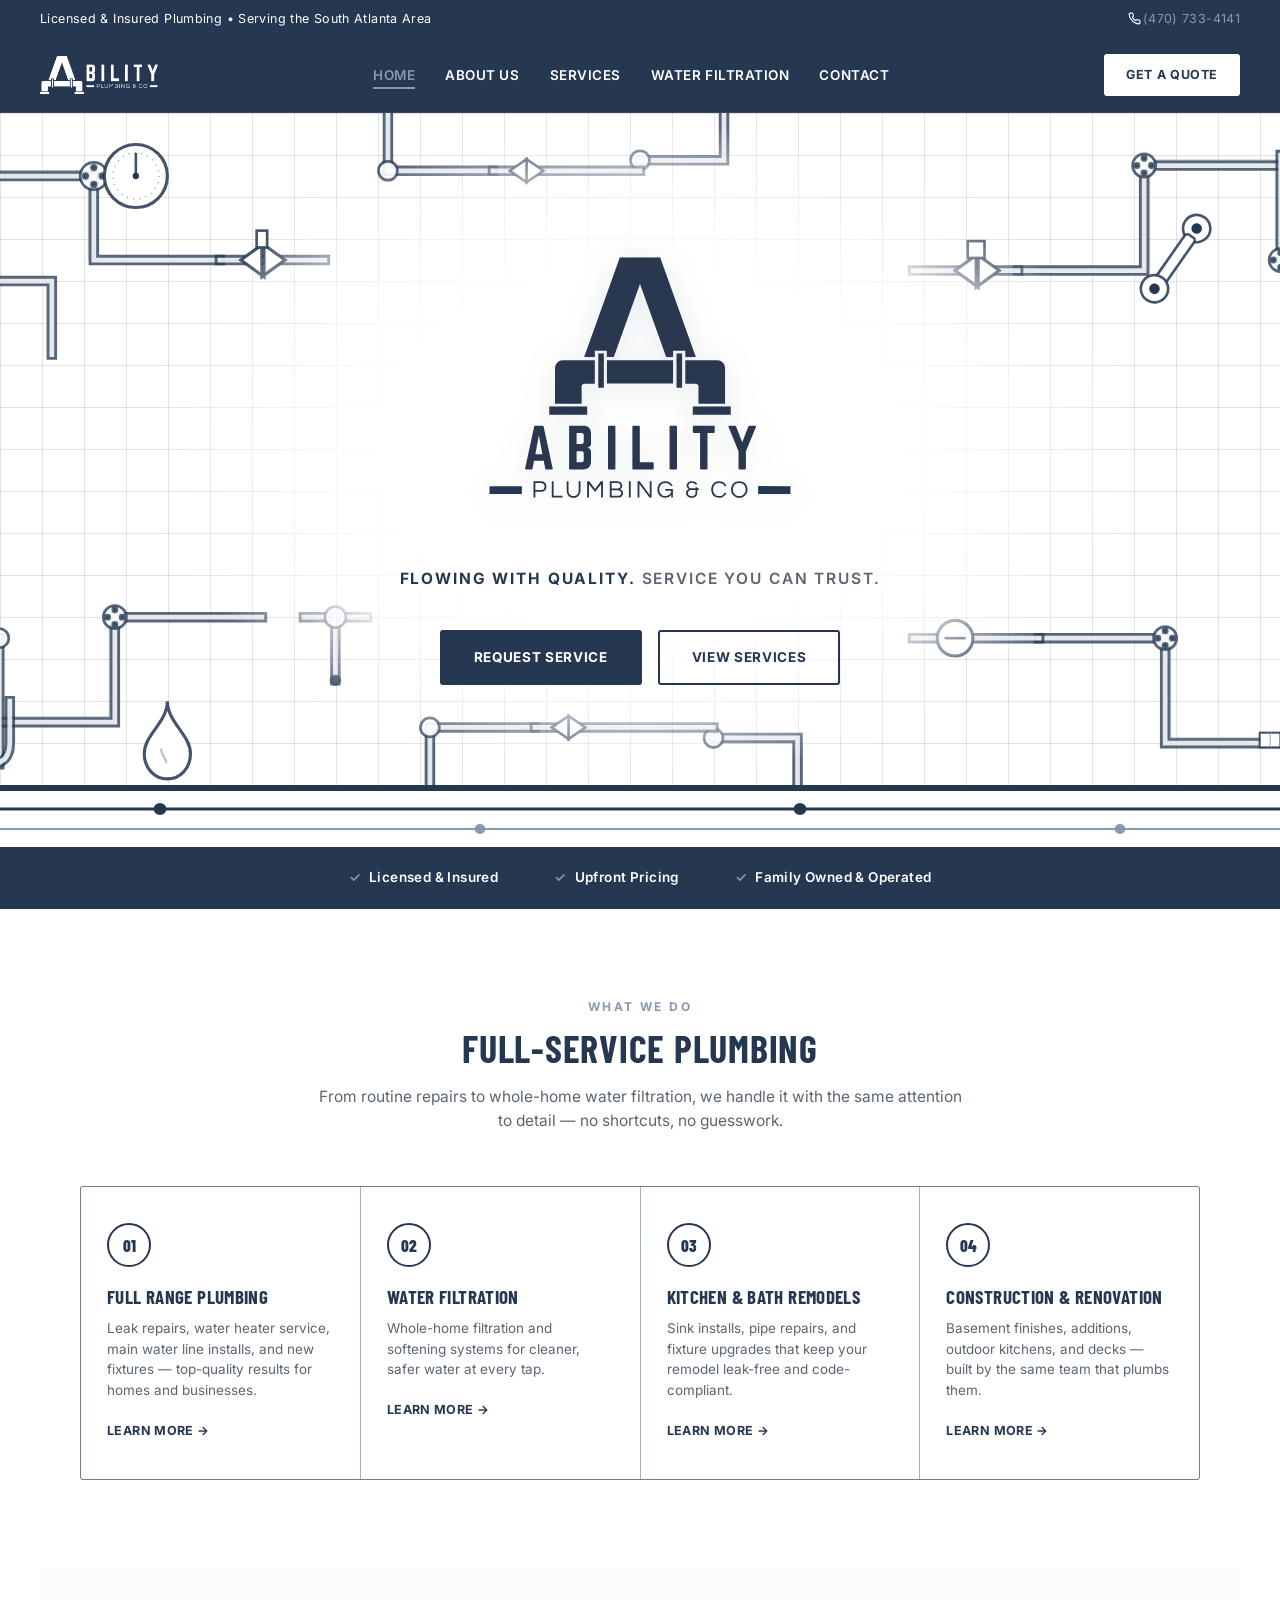
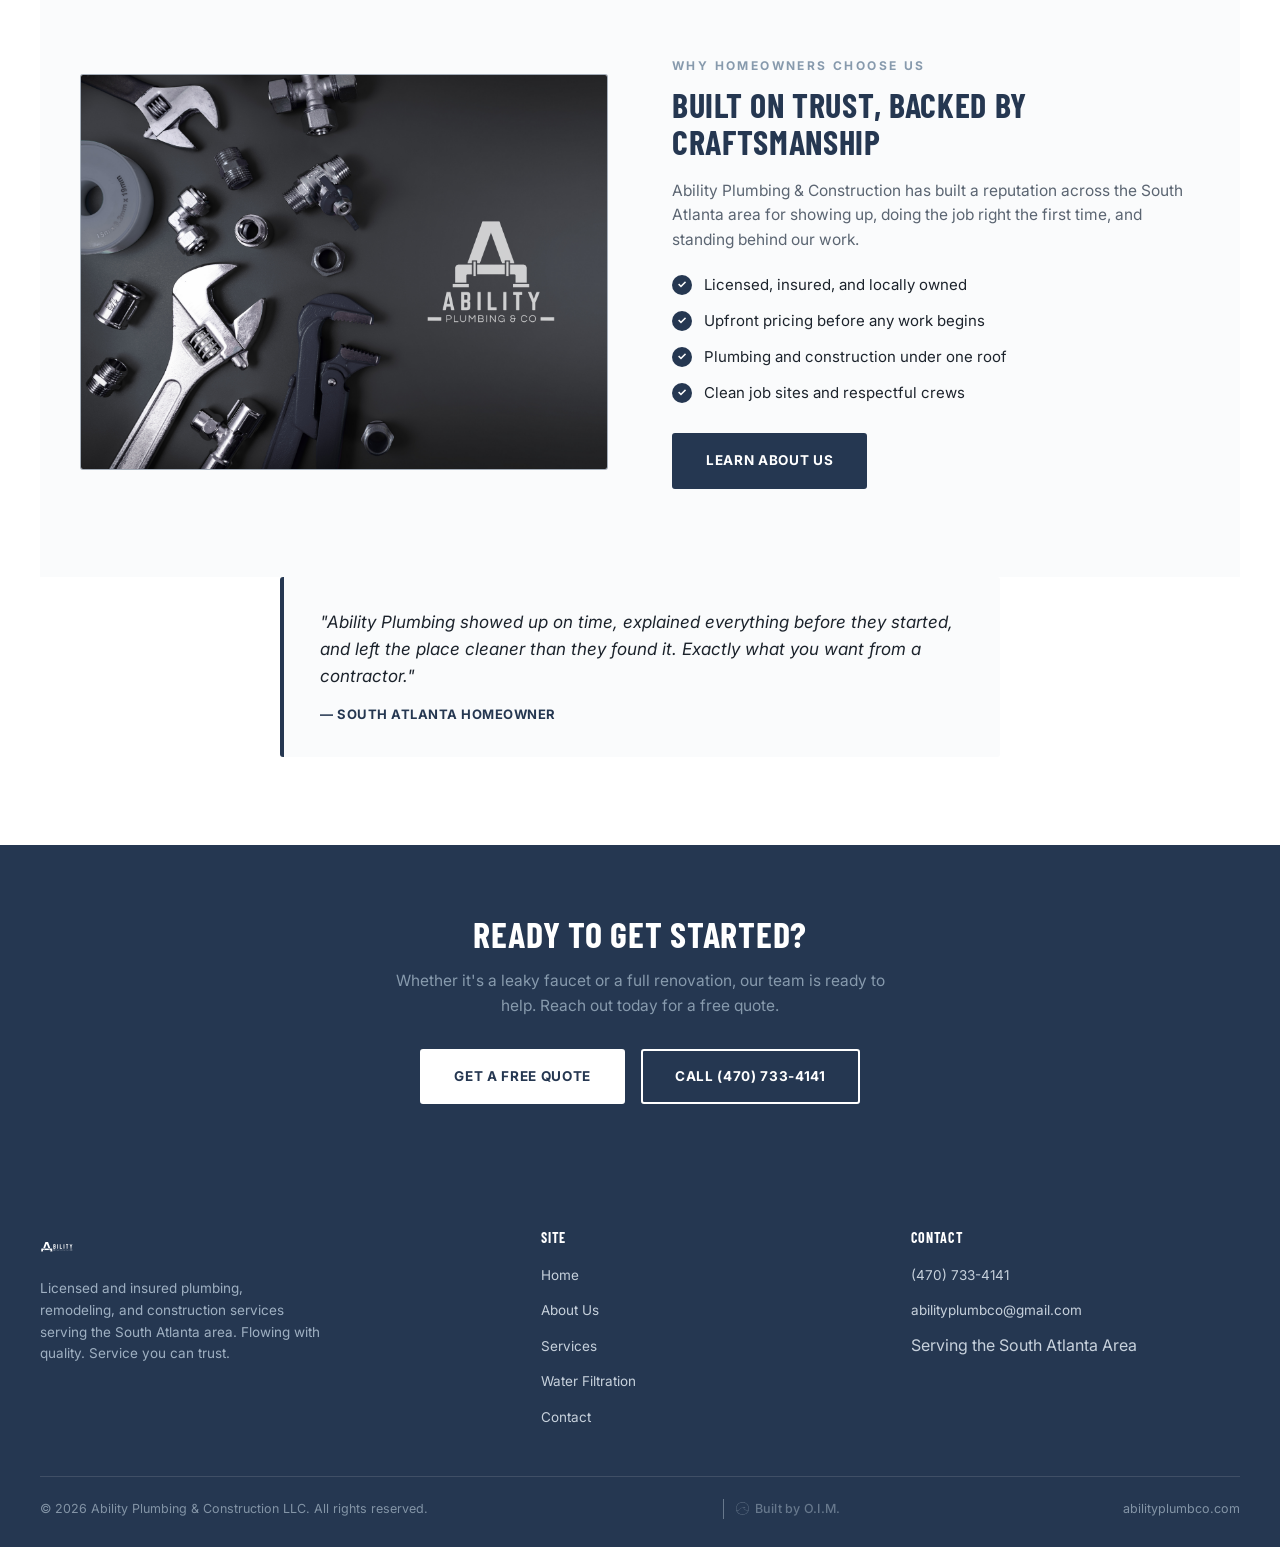
==== index.html @ b9b5c28b "yes" ====
<!DOCTYPE html>
<html lang="en">
<head>
<meta charset="UTF-8">
<meta name="viewport" content="width=device-width, initial-scale=1">
<title>Ability Plumbing & Construction LLC | South Atlanta Plumbers</title>
<meta name="description" content="Licensed and insured plumbing, water filtration, remodeling, and construction services serving the South Atlanta area. Flowing with quality. Service you can trust.">
<link rel="icon" type="image/svg+xml" href="assets/favicon.svg">
<link rel="stylesheet" href="assets/style.css">
</head>
<body>

<div class="topbar">
  <span>Licensed &amp; Insured Plumbing • Serving the South Atlanta Area</span>
  <span><svg width="13" height="13" viewBox="0 0 24 24" fill="none" stroke="currentColor" stroke-width="2" stroke-linecap="round" stroke-linejoin="round" style="vertical-align:-2px;margin-right:2px;"><path d="M22 16.92v3a2 2 0 0 1-2.18 2 19.79 19.79 0 0 1-8.63-3.07 19.5 19.5 0 0 1-6-6 19.79 19.79 0 0 1-3.07-8.67A2 2 0 0 1 4.11 2h3a2 2 0 0 1 2 1.72c.127.96.361 1.903.7 2.81a2 2 0 0 1-.45 2.11L8.09 9.91a16 16 0 0 0 6 6l1.27-1.27a2 2 0 0 1 2.11-.45c.907.339 1.85.573 2.81.7A2 2 0 0 1 22 16.92z"/></svg><a href="tel:4707334141">(470) 733-4141</a></span>
</div>

<nav>
  <div class="logo-wrap">
    <a href="index.html"><img src="assets/logo-horizontal-white.png" alt="Ability Plumbing & Construction LLC"></a>
  </div>
  <ul class="navlinks">
    <li><a href="index.html" class="active">Home</a></li>
    <li><a href="about.html">About Us</a></li>
    <li><a href="services.html">Services</a></li>
    <li><a href="water-filtration.html">Water Filtration</a></li>
    <li><a href="contact.html">Contact</a></li>
  </ul>
  <div class="header-actions-desktop">
    <a href="contact.html" class="nav-cta">Get a Quote</a>
  </div>
  <button class="mobile-toggle" aria-label="Open menu"><span></span><span></span><span></span></button>
</nav>

<div class="mobile-menu">
  <button class="close-btn" aria-label="Close menu">&times;</button>
  <a href="index.html">Home</a>
  <a href="about.html">About Us</a>
  <a href="services.html">Services</a>
  <a href="water-filtration.html">Water Filtration</a>
  <a href="contact.html">Contact</a>
  <a href="contact.html" class="nav-cta">Get a Quote</a>
</div>

<section class="hero">
  <div class="blueprint-grid"></div>

  <svg class="blueprint-schematic" viewBox="0 0 1400 640" preserveAspectRatio="xMidYMid slice" xmlns="http://www.w3.org/2000/svg">
    <g fill="none" stroke="#253751" stroke-opacity="0.85" stroke-width="3">
      <path class="pipe-body pipe-outer" d="M -50 60 L 180 60 L 180 140 L 300 140"/>
      <path class="pipe-body pipe-inner" d="M -50 60 L 180 60 L 180 140 L 300 140"/>
      <path class="pipe-shine" d="M -50 55 L 175 55 L 175 140" fill="none"/>
      <path class="pipe-body pipe-outer" d="M -50 20 L 60 20 L 60 160 L 140 160 L 140 230"/>
      <path class="pipe-body pipe-inner" d="M -50 20 L 60 20 L 60 160 L 140 160 L 140 230"/>
      <path class="pipe-shine" d="M -50 15 L 55 15 L 55 160" fill="none"/>
      <circle class="flange" cx="180" cy="60" r="13"/>
      <circle class="flange-bolt" cx="180" cy="52" r="2"/><circle class="flange-bolt" cx="188" cy="60" r="2"/><circle class="flange-bolt" cx="180" cy="68" r="2"/><circle class="flange-bolt" cx="172" cy="60" r="2"/>
      <circle class="flange" cx="60" cy="20" r="11"/>
      <circle class="flange-bolt" cx="60" cy="13" r="1.8"/><circle class="flange-bolt" cx="67" cy="20" r="1.8"/><circle class="flange-bolt" cx="60" cy="27" r="1.8"/><circle class="flange-bolt" cx="53" cy="20" r="1.8"/>
      <circle class="flange" cx="60" cy="160" r="11"/>
      <circle class="flange-bolt" cx="60" cy="153" r="1.8"/><circle class="flange-bolt" cx="67" cy="160" r="1.8"/><circle class="flange-bolt" cx="60" cy="167" r="1.8"/><circle class="flange-bolt" cx="53" cy="160" r="1.8"/>
      <g>
        <path class="pipe-body pipe-outer" d="M 300 140 L 400 140"/>
        <path class="pipe-body pipe-inner" d="M 300 140 L 400 140"/>
        <path d="M 320 140 l 22 -16 v 32 z M 362 140 l -22 -16 v 32 z" fill="#ffffff" stroke="#253751" stroke-width="3"/>
        <rect x="335" y="112" width="10" height="16" fill="#ffffff" stroke="#253751" stroke-width="2.5"/>
      </g>
      <circle cx="220" cy="60" r="30" fill="#ffffff" stroke="#253751" stroke-width="3"/>
      <circle cx="220" cy="60" r="22" stroke="#879aad" stroke-width="1.5" stroke-dasharray="1 5"/>
      <line x1="220" y1="60" x2="220" y2="38" stroke="#253751" stroke-width="2.5"/>
      <circle cx="220" cy="60" r="3" fill="#253751" stroke="none"/>
      <circle cx="60" cy="20" r="7" fill="#253751" stroke="none"/>
      <path class="pipe-body pipe-outer" d="M 1450 50 L 1180 50 L 1180 150 L 1060 150"/>
      <path class="pipe-body pipe-inner" d="M 1450 50 L 1180 50 L 1180 150 L 1060 150"/>
      <path class="pipe-shine" d="M 1450 45 L 1185 45 L 1185 150" fill="none"/>
      <path class="pipe-body pipe-outer" d="M 1450 140 L 1310 140 L 1310 40"/>
      <path class="pipe-body pipe-inner" d="M 1450 140 L 1310 140 L 1310 40"/>
      <path class="pipe-shine" d="M 1450 135 L 1315 135 L 1315 40" fill="none"/>
      <circle class="flange" cx="1180" cy="50" r="11"/>
      <circle class="flange-bolt" cx="1180" cy="43" r="1.8"/><circle class="flange-bolt" cx="1187" cy="50" r="1.8"/><circle class="flange-bolt" cx="1180" cy="57" r="1.8"/><circle class="flange-bolt" cx="1173" cy="50" r="1.8"/>
      <circle class="flange" cx="1310" cy="140" r="11"/>
      <circle class="flange-bolt" cx="1310" cy="133" r="1.8"/><circle class="flange-bolt" cx="1317" cy="140" r="1.8"/><circle class="flange-bolt" cx="1310" cy="147" r="1.8"/><circle class="flange-bolt" cx="1303" cy="140" r="1.8"/>
      <g>
        <path class="pipe-body pipe-outer" d="M 960 150 L 1060 150"/>
        <path class="pipe-body pipe-inner" d="M 960 150 L 1060 150"/>
        <path d="M 1000 150 l 22 -16 v 32 z M 1042 150 l -22 -16 v 32 z" fill="#ffffff" stroke="#253751" stroke-width="3"/>
        <rect x="1012" y="122" width="16" height="16" fill="#ffffff" stroke="#253751" stroke-width="2.5"/>
      </g>
      <g stroke-width="2.5" transform="translate(1230,110) rotate(35)">
        <circle cx="0" cy="0" r="13" fill="#ffffff"/>
        <circle cx="0" cy="0" r="5" fill="#253751" stroke="none"/>
        <rect x="-5.5" y="9" width="11" height="52" rx="3" fill="#ffffff"/>
        <circle cx="0" cy="70" r="13" fill="#ffffff"/>
        <circle cx="0" cy="70" r="5" fill="#253751" stroke="none"/>
      </g>
      <g stroke-width="2.5">
        <path class="pipe-body pipe-outer" d="M 1360 90 L 1400 90"/>
        <path class="pipe-body pipe-inner" d="M 1360 90 L 1400 90"/>
        <line x1="1365" y1="82" x2="1365" y2="98"/>
        <line x1="1373" y1="82" x2="1373" y2="98"/>
        <line x1="1381" y1="82" x2="1381" y2="98"/>
        <line x1="1389" y1="82" x2="1389" y2="98"/>
      </g>
      <path class="pipe-body pipe-outer" d="M -50 580 L 200 580 L 200 480 L 340 480"/>
      <path class="pipe-body pipe-inner" d="M -50 580 L 200 580 L 200 480 L 340 480"/>
      <path class="pipe-shine" d="M -50 575 L 195 575 L 195 480" fill="none"/>
      <path class="pipe-body pipe-outer" d="M -50 620 L 90 620 L 90 500"/>
      <path class="pipe-body pipe-inner" d="M -50 620 L 90 620 L 90 500"/>
      <path class="pipe-shine" d="M -50 615 L 85 615 L 85 500" fill="none"/>
      <circle class="flange" cx="200" cy="480" r="11"/>
      <circle class="flange-bolt" cx="200" cy="473" r="1.8"/><circle class="flange-bolt" cx="207" cy="480" r="1.8"/><circle class="flange-bolt" cx="200" cy="487" r="1.8"/><circle class="flange-bolt" cx="193" cy="480" r="1.8"/>
      <circle class="flange" cx="90" cy="500" r="9"/>
      <path d="M 250 560 C 250 580 228 592 228 610 C 228 624 238 634 250 634 C 262 634 272 624 272 610 C 272 592 250 580 250 560 Z" fill="#ffffff" stroke="#253751" stroke-width="3"/>
      <path d="M 244 605 C 244 612 249 614 249 619" stroke="#879aad" stroke-width="2" stroke-opacity="0.6"/>
      <g>
        <path class="pipe-body pipe-outer" d="M 380 480 L 440 480"/>
        <path class="pipe-body pipe-inner" d="M 380 480 L 440 480"/>
        <path class="pipe-body pipe-outer" d="M 410 480 L 410 540"/>
        <path class="pipe-body pipe-inner" d="M 410 480 L 410 540"/>
        <circle class="flange" cx="410" cy="480" r="10"/>
        <circle class="flange-bolt" cx="410" cy="540" r="4"/>
      </g>
      <path class="pipe-body pipe-outer" d="M 60 560 L 60 600 Q 60 620 80 620 Q 100 620 100 600 L 100 560"/>
      <path class="pipe-body pipe-inner" d="M 60 560 L 60 600 Q 60 620 80 620 Q 100 620 100 600 L 100 560"/>
      <path class="pipe-body pipe-outer" d="M 1450 600 L 1200 600 L 1200 500 L 1080 500"/>
      <path class="pipe-body pipe-inner" d="M 1450 600 L 1200 600 L 1200 500 L 1080 500"/>
      <path class="pipe-shine" d="M 1450 595 L 1205 595 L 1205 500" fill="none"/>
      <path class="pipe-body pipe-outer" d="M 1450 560 L 1340 560 L 1340 630"/>
      <path class="pipe-body pipe-inner" d="M 1450 560 L 1340 560 L 1340 630"/>
      <path class="pipe-shine" d="M 1450 555 L 1335 555 L 1335 630" fill="none"/>
      <circle class="flange" cx="1200" cy="500" r="11"/>
      <circle class="flange-bolt" cx="1200" cy="493" r="1.8"/><circle class="flange-bolt" cx="1207" cy="500" r="1.8"/><circle class="flange-bolt" cx="1200" cy="507" r="1.8"/><circle class="flange-bolt" cx="1193" cy="500" r="1.8"/>
      <circle class="flange" cx="1340" cy="560" r="9"/>
      <g>
        <path class="pipe-body pipe-outer" d="M 960 500 L 1080 500"/>
        <path class="pipe-body pipe-inner" d="M 960 500 L 1080 500"/>
        <circle cx="1000" cy="500" r="17" fill="#ffffff" stroke="#253751" stroke-width="3"/>
        <line x1="990" y1="500" x2="1010" y2="500" stroke="#253751" stroke-width="2.5"/>
      </g>
      <g stroke-width="2">
        <rect x="1290" y="590" width="20" height="14" fill="#ffffff" stroke="#253751"/>
        <rect x="1310" y="590" width="20" height="14" fill="#ffffff" stroke="#253751"/>
        <line x1="1300" y1="590" x2="1300" y2="604" stroke="#879aad" stroke-width="1"/>
        <line x1="1320" y1="590" x2="1320" y2="604" stroke="#879aad" stroke-width="1"/>
      </g>
      <circle cx="1380" cy="480" r="24" fill="#ffffff" stroke="#253751" stroke-width="3"/>
      <line x1="1380" y1="480" x2="1380" y2="462" stroke="#253751" stroke-width="2.5"/>
      <path class="pipe-body pipe-outer" d="M -50 280 L 40 280 L 40 350 L -50 350"/>
      <path class="pipe-body pipe-inner" d="M -50 280 L 40 280 L 40 350 L -50 350"/>
      <path class="pipe-body pipe-outer" d="M -50 400 L 30 400 L 30 330"/>
      <path class="pipe-body pipe-inner" d="M -50 400 L 30 400 L 30 330"/>
      <circle class="flange" cx="40" cy="280" r="9"/>
      <circle class="flange" cx="30" cy="330" r="9"/>
      <g>
        <path class="pipe-body pipe-outer" d="M 0 240 L 60 240"/>
        <path class="pipe-body pipe-inner" d="M 0 240 L 60 240"/>
        <circle cx="68" cy="240" r="9" fill="#253751"/>
      </g>
      <g>
        <path class="pipe-body pipe-outer" d="M 15 380 L 15 480"/>
        <path class="pipe-body pipe-inner" d="M 15 380 L 15 480"/>
        <line x1="3" y1="420" x2="27" y2="420" stroke-width="4"/>
        <line x1="3" y1="450" x2="27" y2="450" stroke-width="4"/>
      </g>
      <path class="pipe-body pipe-outer" d="M 1450 260 L 1360 260 L 1360 330 L 1450 330"/>
      <path class="pipe-body pipe-inner" d="M 1450 260 L 1360 260 L 1360 330 L 1450 330"/>
      <path class="pipe-body pipe-outer" d="M 1450 380 L 1370 380 L 1370 310"/>
      <path class="pipe-body pipe-inner" d="M 1450 380 L 1370 380 L 1370 310"/>
      <circle class="flange" cx="1360" cy="260" r="9"/>
      <circle class="flange" cx="1370" cy="310" r="9"/>
      <g>
        <path class="pipe-body pipe-outer" d="M 1400 220 L 1340 220"/>
        <path class="pipe-body pipe-inner" d="M 1400 220 L 1340 220"/>
        <circle cx="1332" cy="220" r="9" fill="#253751"/>
      </g>
      <g>
        <path class="pipe-body pipe-outer" d="M 1385 360 L 1385 460"/>
        <path class="pipe-body pipe-inner" d="M 1385 360 L 1385 460"/>
        <line x1="1373" y1="400" x2="1397" y2="400" stroke-width="4"/>
        <line x1="1373" y1="430" x2="1397" y2="430" stroke-width="4"/>
      </g>
      <path class="pipe-body pipe-outer" d="M 460 -10 L 460 55 L 560 55"/>
      <path class="pipe-body pipe-inner" d="M 460 -10 L 460 55 L 560 55"/>
      <circle class="flange" cx="460" cy="55" r="9"/>
      <path class="pipe-body pipe-outer" d="M 780 -10 L 780 45 L 700 45"/>
      <path class="pipe-body pipe-inner" d="M 780 -10 L 780 45 L 700 45"/>
      <circle class="flange" cx="700" cy="45" r="9"/>
      <g>
        <path class="pipe-body pipe-outer" d="M 560 55 L 700 55"/>
        <path class="pipe-body pipe-inner" d="M 560 55 L 700 55"/>
        <path d="M 576 55 l 16 -11 v 22 z M 608 55 l -16 -11 v 22 z" fill="#ffffff" stroke="#253751" stroke-width="2.5"/>
      </g>
      <path class="pipe-body pipe-outer" d="M 500 650 L 500 585 L 600 585"/>
      <path class="pipe-body pipe-inner" d="M 500 650 L 500 585 L 600 585"/>
      <circle class="flange" cx="500" cy="585" r="9"/>
      <path class="pipe-body pipe-outer" d="M 850 650 L 850 595 L 770 595"/>
      <path class="pipe-body pipe-inner" d="M 850 650 L 850 595 L 770 595"/>
      <circle class="flange" cx="770" cy="595" r="9"/>
      <g>
        <path class="pipe-body pipe-outer" d="M 600 585 L 770 585"/>
        <path class="pipe-body pipe-inner" d="M 600 585 L 770 585"/>
        <path d="M 616 585 l 16 -11 v 22 z M 648 585 l -16 -11 v 22 z" fill="#ffffff" stroke="#253751" stroke-width="2.5"/>
      </g>
    </g>
  </svg>

  <div class="hero-content">
    <img src="assets/logo.svg" alt="Ability Plumbing & Construction LLC" class="hero-logo">
    <p class="slogan"><strong>Flowing with quality.</strong> Service you can trust.</p>
    <div class="hero-ctas">
      <a href="contact.html" class="btn-primary">Request Service</a>
      <a href="services.html" class="btn-secondary">View Services</a>
    </div>
  </div>
</section>

<div class="pipe-divider">
  <svg viewBox="0 0 1200 56" preserveAspectRatio="none">
    <line x1="0" y1="18" x2="1200" y2="18" stroke="#253751" stroke-width="3"/>
    <line x1="0" y1="38" x2="1200" y2="38" stroke="#879aad" stroke-width="2"/>
    <circle cx="150" cy="18" r="6" fill="#253751"/>
    <circle cx="450" cy="38" r="5" fill="#879aad"/>
    <circle cx="750" cy="18" r="6" fill="#253751"/>
    <circle cx="1050" cy="38" r="5" fill="#879aad"/>
  </svg>
</div>

<div class="trustbar">
  <div><span>✓</span>Licensed &amp; Insured</div>
  <div><span>✓</span>Upfront Pricing</div>
  <div><span>✓</span>Family Owned &amp; Operated</div>
</div>

<section class="section">
  <div class="section-head reveal">
    <div class="eyebrow">What We Do</div>
    <h2>Full-Service Plumbing</h2>
    <p>From routine repairs to whole-home water filtration, we handle it with the same attention to detail — no shortcuts, no guesswork.</p>
  </div>
  <div class="services-grid reveal-stagger">
    <div class="service-card">
      <div class="icon">01</div>
      <h3>Full Range Plumbing</h3>
      <p>Leak repairs, water heater service, main water line installs, and new fixtures — top-quality results for homes and businesses.</p>
      <a href="services.html">Learn More →</a>
    </div>
    <div class="service-card">
      <div class="icon">02</div>
      <h3>Water Filtration</h3>
      <p>Whole-home filtration and softening systems for cleaner, safer water at every tap.</p>
      <a href="water-filtration.html">Learn More →</a>
    </div>
    <div class="service-card">
      <div class="icon">03</div>
      <h3>Kitchen &amp; Bath Remodels</h3>
      <p>Sink installs, pipe repairs, and fixture upgrades that keep your remodel leak-free and code-compliant.</p>
      <a href="services.html">Learn More →</a>
    </div>
    <div class="service-card">
      <div class="icon">04</div>
      <h3>Construction &amp; Renovation</h3>
      <p>Basement finishes, additions, outdoor kitchens, and decks — built by the same team that plumbs them.</p>
      <a href="services.html">Learn More →</a>
    </div>
  </div>
</section>

<section class="section section-alt">
  <div class="two-col">
    <div class="reveal">
      <div class="visual-frame" style="padding:0;">
        <img src="assets/homepage-tools.png" alt="Ability Plumbing & Construction tools and parts" style="width:100%;height:100%;object-fit:cover;display:block;">
      </div>
    </div>
    <div class="reveal">
      <div class="eyebrow" style="color:var(--steel);font-weight:700;letter-spacing:0.2em;font-size:12px;text-transform:uppercase;margin-bottom:12px;">Why Homeowners Choose Us</div>
      <h2>Built On Trust, Backed By Craftsmanship</h2>
      <p>Ability Plumbing &amp; Construction has built a reputation across the South Atlanta area for showing up, doing the job right the first time, and standing behind our work.</p>
      <ul class="checklist">
        <li>Licensed, insured, and locally owned</li>
        <li>Upfront pricing before any work begins</li>
        <li>Plumbing and construction under one roof</li>
        <li>Clean job sites and respectful crews</li>
      </ul>
      <a href="about.html" class="btn-primary" style="margin-top:8px;">Learn About Us</a>
    </div>
  </div>
</section>

<section class="section" style="padding-top:0;">
  <div class="testimonial reveal">
    <p>"Ability Plumbing showed up on time, explained everything before they started, and left the place cleaner than they found it. Exactly what you want from a contractor."</p>
    <div class="who">— South Atlanta Homeowner</div>
  </div>
</section>

<section class="cta-band">
  <div class="reveal">
    <h2>Ready To Get Started?</h2>
    <p>Whether it's a leaky faucet or a full renovation, our team is ready to help. Reach out today for a free quote.</p>
    <div class="hero-ctas">
      <a href="contact.html" class="btn-primary">Get A Free Quote</a>
      <a href="tel:4707334141" class="btn-secondary">Call (470) 733-4141</a>
    </div>
  </div>
</section>

<footer>
  <div class="footer-grid">
    <div class="footer-brand">
      <img src="assets/logo-white.svg" alt="Ability Plumbing & Construction LLC">
      <p>Licensed and insured plumbing, remodeling, and construction services serving the South Atlanta area. Flowing with quality. Service you can trust.</p>
    </div>
    <div class="footer-col">
      <h4>Site</h4>
      <ul>
        <li><a href="index.html">Home</a></li>
        <li><a href="about.html">About Us</a></li>
        <li><a href="services.html">Services</a></li>
        <li><a href="water-filtration.html">Water Filtration</a></li>
        <li><a href="contact.html">Contact</a></li>
      </ul>
    </div>
    <div class="footer-col">
      <h4>Contact</h4>
      <ul>
        <li><a href="tel:4707334141">(470) 733-4141</a></li>
        <li><a href="mailto:abilityplumbco@gmail.com">abilityplumbco@gmail.com</a></li>
        <li>Serving the South Atlanta Area</li>
      </ul>
    </div>
  </div>
  <div class="footer-bottom">
    <span>© 2026 Ability Plumbing &amp; Construction LLC. All rights reserved.</span>
    <a href="https://ocean-in-motion.com" target="_blank" rel="noopener" class="oim-badge">
      <svg width="13" height="13" viewBox="0 0 872.13 874.16" style="flex-shrink:0;">
        <path fill="currentColor" stroke="currentColor" stroke-miterlimit="10" d="M462.05.65c.21.13.34.92.82,1.22,1.48.93,13.17.74,16.01.97,49.74,4.05,104.03,20.38,148.65,42.09,131.9,64.18,226.53,196.19,241.77,342.36.51,4.86-.54,11.97,2.29,15.67l.05,67.79c-3.03,3.83-1.85,10.65-2.34,15.57-7.99,80.85-44.32,163.35-95.38,226.04-73.51,90.26-181.68,147.55-297.79,158.42-11.72,1.1-23.54.39-35.24,1.45l-.29,1.3c-2.38-.24-5.29.33-7.58.04-.47-.06-1.99-1.63-4.57-1.87-11.8-1.07-24.42-.24-36.64-1.42-113.82-11.02-220.14-69.23-292.78-157.47C8.03,602.29-22.69,450.47,18.44,312.22,60.98,169.21,176.19,55.8,320.67,16.56c22.83-6.2,48.89-11.74,72.47-13.73,5.7-.48,13.91.88,18.32-2.34l50.58.15ZM572.34,375.98c-26.89,17-37.58,59.14-18.87,91.02,16.89,28.76,44.5,44.17,74.52,56.61,47.05,19.5,97.88,30.01,148.9,32.21,10.45.45,20.91.46,31.18-.03,3.05-.15,14.56.62,16.3-.21,1.66-.79,3.63-10.54,4.25-12.72,16.08-56.17,18.16-120.43,8-177.89-15.82-89.42-63.17-172.87-130.69-232.67-89.7-79.44-211.36-115.81-330.14-97.76C208.51,59.94,73.2,186.88,38.25,352.67c-3.57,16.96-7.27,38.98-8.04,56.15-1.66,37.2.39,75.34,8.04,111.67,1.37,6.51,2.95,13.2,4.66,19.64.76,2.86,2.11,9.08,3.35,11.32.66,1.2,1.7,2.43,2.97,2.99,3.5,1.57,10.33,3.11,14.27,4.07,28.65,7.01,60.84,7.19,86.46-8.85,30.24-18.93,59.59-46.95,87.3-69.97,50.91-42.3,100.73-90.27,163.45-114.4,55.64-21.41,120.32-26.62,179.48-28.68,12.08-.42,24.44.1,35.18,1.08,4.84.44,16.2,3.42,9.08,7.89,0,0-38.64,21.89-52.12,30.41ZM545.14,363.68c-.85-.83-11.1-.1-13.01.05-22.76,1.84-46.8,4.7-69.17,9.23-56.34,11.41-94.69,31.86-138.86,67.01-44.31,35.25-86.08,73.07-130.6,108.28-27.71,21.92-49.12,37.97-86.44,39.19-8.14.27-18.11.26-26.15-.49-7.65-.71-15.52-3.13-23.16-4.12-.86.86,1.85,7.46,2.39,8.84,18.87,48.13,52.56,95.83,88.39,132.15,59.72,60.54,140.85,101.7,225.39,114.83,22.29,3.46,47.85,5.32,70.11,4.14,16.42-.87,31.68-.95,48.1-3.25,130.17-18.21,242.5-98.03,303.91-213.29,7.34-13.78,13.4-28.09,19.42-42.49l-.47-3.23-.93-.45c-20.95-.15-42.02.57-62.78-1.41-58.13-5.55-131.43-23.26-179.57-57.02-50.11-35.14-77.97-105.99-28.85-154.53l2.28-3.45Z"/>
      </svg>
      Built by O.I.M.
    </a>
    <span>abilityplumbco.com</span>
  </div>
</footer>

<script src="assets/main.js"></script>
</body>
</html>
---- assets/style.css ----
@import url('https://fonts.googleapis.com/css2?family=Barlow+Condensed:wght@600;700;800&family=Inter:wght@400;500;600;700&display=swap');

:root{
  --navy:#253751;
  --navy-soft: rgba(37,55,81,0.9);
  --steel:#879aad;
  --steel-soft: rgba(135,154,173,0.16);
  --white:#ffffff;
  --off-white:#fafbfc;
  --black:#1c232c;
  --gray-text:#5b6572;
  --blue-line: rgba(37,55,81,0.16);
  --blue-line-strong: rgba(37,55,81,0.4);
  --radius: 3px;
  --shadow-soft: 0 4px 24px rgba(37,55,81,0.07);
  --shadow-card: 0 2px 14px rgba(37,55,81,0.06);
}

*{box-sizing:border-box;}
html{scroll-behavior:smooth;}
body{
  margin:0;
  font-family:'Inter',Arial,sans-serif;
  color:var(--black);
  background:var(--white);
  line-height:1.6;
  -webkit-font-smoothing:antialiased;
}

h1,h2,h3,h4,.display{
  font-family:'Barlow Condensed', Arial, sans-serif;
  text-transform:uppercase;
  letter-spacing:0.02em;
  color:var(--navy);
  line-height:1.08;
  margin:0;
}

a{color:inherit;}
img{max-width:100%;display:block;}

/* ================= TOP BAR ================= */
.topbar{
  background:var(--navy);
  color:var(--white);
  font-size:12.5px;
  padding:9px 40px;
  display:flex;
  justify-content:space-between;
  letter-spacing:0.03em;
  flex-wrap:wrap;
  gap:6px;
}
.topbar a{color:var(--steel);text-decoration:none;}
.topbar a:hover{color:var(--white);}

/* ================= NAV ================= */
nav{
  display:flex;
  align-items:center;
  justify-content:space-between;
  padding:16px 40px;
  background:var(--navy);
  border-bottom:1px solid rgba(255,255,255,0.08);
  position:sticky;
  top:0;
  z-index:100;
  transition: box-shadow .3s ease;
}
nav.scrolled{ box-shadow: 0 2px 16px rgba(0,0,0,0.18); }
.logo-wrap{display:flex;align-items:center;gap:12px;}
.logo-wrap img{height:38px;width:auto;transition:transform .3s ease;}
.navlinks{display:flex;gap:30px;list-style:none;margin:0;padding:0;}
.navlinks a{
  color:var(--white);
  text-decoration:none;
  font-weight:600;
  font-size:13.5px;
  letter-spacing:0.04em;
  text-transform:uppercase;
  position:relative;
  padding-bottom:4px;
  transition:color .2s ease;
}
.navlinks a::after{
  content:'';
  position:absolute;left:0;bottom:-2px;
  width:0;height:2px;background:var(--steel);
  transition:width .25s cubic-bezier(.4,0,.2,1);
}
.navlinks a:hover::after, .navlinks a.active::after{width:100%;}
.navlinks a.active{color:var(--steel);}
.nav-cta{
  background:var(--white);
  color:var(--navy)!important;
  padding:11px 22px;
  border-radius:var(--radius);
  font-weight:700;
  font-size:12.5px;
  letter-spacing:0.05em;
  text-transform:uppercase;
  text-decoration:none;
  transition: background .2s ease, transform .2s ease;
  display:inline-block;
}
.nav-cta:hover{background:var(--steel);color:var(--white)!important;transform:translateY(-1px);}

.mobile-toggle{display:none;background:none;border:none;cursor:pointer;padding:4px;}
.mobile-toggle span{display:block;width:24px;height:2px;background:var(--white);margin:5px 0;}
.mobile-menu{display:none;}

/* ================= BUTTONS ================= */
.btn-primary{
  background:var(--navy);
  color:var(--white);
  padding:15px 32px;
  text-decoration:none;
  font-weight:700;
  font-size:13.5px;
  letter-spacing:0.05em;
  text-transform:uppercase;
  border-radius:var(--radius);
  display:inline-block;
  transition: background .25s ease, transform .25s ease, box-shadow .25s ease;
  border:2px solid var(--navy);
}
.btn-primary:hover{background:#1a2740;border-color:#1a2740;transform:translateY(-2px);box-shadow:0 8px 20px rgba(37,55,81,0.2);}
.btn-secondary{
  background:transparent;
  color:var(--navy);
  padding:15px 32px;
  text-decoration:none;
  font-weight:700;
  font-size:13.5px;
  letter-spacing:0.05em;
  text-transform:uppercase;
  border:2px solid var(--navy);
  border-radius:var(--radius);
  display:inline-block;
  transition: background .25s ease, color .25s ease, transform .25s ease;
}
.btn-secondary:hover{background:var(--navy);color:var(--white);transform:translateY(-2px);}

/* ================= PAGE HERO (interior pages) ================= */
.page-hero{
  position:relative;
  overflow:hidden;
  background:var(--off-white);
  padding:70px 40px 64px;
  text-align:center;
  border-bottom:1px solid #eef1f4;
}
.page-hero .eyebrow{color:var(--steel);font-weight:700;letter-spacing:0.2em;font-size:12px;text-transform:uppercase;margin-bottom:14px;}
.page-hero h1{font-size:46px;margin-bottom:14px;}
.page-hero p{max-width:640px;margin:0 auto;color:var(--gray-text);font-size:16px;}

/* ================= WATER HERO (filtration page) ================= */
.water-hero{
  position:relative;
  overflow:hidden;
  background:linear-gradient(180deg, #0f1826 0%, #152030 100%);
  min-height:420px;
  display:flex;
  align-items:center;
  justify-content:center;
  text-align:center;
  padding:80px 40px;
}
.water-waves{
  position:absolute;
  inset:0;
  width:100%;
  height:100%;
}
.wave{transform-origin:center;}
.wave-back{ animation: waveDriftSlow 14s ease-in-out infinite; }
.wave-mid{ animation: waveDriftSlow 10s ease-in-out infinite reverse; }
.wave-front{ animation: waveDriftSlow 8s ease-in-out infinite; }
@keyframes waveDriftSlow{
  0%,100%{ transform: translateX(0) translateY(0); }
  50%{ transform: translateX(-2%) translateY(6px); }
}
.water-hero-content{position:relative;z-index:2;max-width:680px;}
.water-hero-content .eyebrow{color:var(--steel);font-weight:700;letter-spacing:0.2em;font-size:12px;text-transform:uppercase;margin-bottom:14px;}
.water-hero-content h1{font-size:46px;margin-bottom:14px;color:var(--white);}
.water-hero-content p{max-width:600px;margin:0 auto;color:#c7d1dc;font-size:16px;}
@media (prefers-reduced-motion: reduce){
  .wave{ animation:none!important; }
}
@media (max-width:767px){
  .water-hero{min-height:340px;padding:56px 20px;}
  .water-hero-content h1{font-size:32px;}
}

/* ================= MAIN HERO (home) ================= */
.hero{
  position:relative;
  overflow:hidden;
  background:var(--white);
  padding:90px 40px 100px;
  text-align:center;
  border-bottom:6px solid var(--navy);
  min-height:620px;
  display:flex;
  align-items:center;
  justify-content:center;
}
.blueprint-grid{
  position:absolute;
  inset:0;
  background-image:
    linear-gradient(var(--blue-line) 1px, transparent 1px),
    linear-gradient(90deg, var(--blue-line) 1px, transparent 1px);
  background-size: 42px 42px;
  opacity:0.85;
  z-index:0;
  mask-image: radial-gradient(ellipse 550px 380px at center, transparent 0%, transparent 45%, black 90%);
  -webkit-mask-image: radial-gradient(ellipse 550px 380px at center, transparent 0%, transparent 45%, black 90%);
}
.blueprint-schematic{
  position:absolute;
  inset:0;
  width:100%;
  height:100%;
  z-index:1;
  mask-image: radial-gradient(ellipse 620px 420px at center, transparent 0%, transparent 55%, black 78%);
  -webkit-mask-image: radial-gradient(ellipse 620px 420px at center, transparent 0%, transparent 55%, black 78%);
}
.hero-content{position:relative;z-index:2;max-width:820px;margin:0 auto;}
.hero-logo{
  max-width:480px;
  width:74%;
  height:auto;
  margin:0 auto 4px;
  display:block;
  filter:drop-shadow(0 4px 16px rgba(37,55,81,0.1));
}
.slogan{
  font-size:15.5px;
  color:var(--gray-text);
  font-weight:600;
  margin:8px 0 38px;
  font-family:'Inter',sans-serif;
  text-transform:uppercase;
  letter-spacing:0.12em;
}
.slogan strong{color:var(--navy);font-weight:700;}
.hero-ctas{display:flex;gap:16px;justify-content:center;flex-wrap:wrap;}

/* pipe tube rendering */
.pipe-body{fill:none;stroke:var(--navy);}
.pipe-outer{stroke-width:10;stroke-linecap:square;opacity:0.9;}
.pipe-inner{stroke:#ffffff;stroke-width:4.5;stroke-linecap:square;}
.pipe-shine{stroke:var(--steel);stroke-width:1.4;stroke-opacity:0.6;}
.flange{fill:#ffffff;stroke:var(--navy);stroke-width:2.6;opacity:0.9;}
.flange-bolt{fill:var(--navy);opacity:0.9;}

.pipe-divider{position:relative;height:56px;background:var(--white);}
.pipe-divider svg{width:100%;height:100%;display:block;}

/* ================= TRUST BAR ================= */
.trustbar{
  background:var(--navy);
  color:var(--white);
  display:flex;
  justify-content:center;
  gap:56px;
  padding:20px 20px;
  flex-wrap:wrap;
  font-size:13.5px;
  font-weight:600;
  letter-spacing:0.03em;
}
.trustbar span{color:var(--steel);margin-right:8px;}

/* ================= SECTIONS ================= */
.section{padding:88px 40px;max-width:1200px;margin:0 auto;}
.section-tight{padding:56px 40px;max-width:1200px;margin:0 auto;}
.section-alt{background:var(--off-white);}
.section-head{text-align:center;max-width:660px;margin:0 auto 52px;}
.section-head.left{text-align:left;margin:0 0 40px;}
.section-head .eyebrow{color:var(--steel);font-weight:700;letter-spacing:0.2em;font-size:12px;text-transform:uppercase;margin-bottom:12px;}
.section-head h2{font-size:38px;margin:0 0 14px;}
.section-head p{color:var(--gray-text);font-size:15.5px;}

/* Services grid */
.services-grid{
  display:grid;
  grid-template-columns:repeat(4,1fr);
  gap:1px;
  background:var(--blue-line-strong);
  border:1px solid var(--blue-line-strong);
  border-radius: var(--radius);
  overflow:hidden;
}
.service-card{
  background:var(--white);
  padding:36px 26px;
  position:relative;
  transition: background .25s ease;
}
.service-card:hover{background:var(--off-white);}
.service-card .icon{
  width:44px;height:44px;
  border:2px solid var(--navy);
  border-radius:50%;
  display:flex;align-items:center;justify-content:center;
  margin-bottom:20px;
  color:var(--navy);
  font-weight:800;
  font-family:'Barlow Condensed',sans-serif;
  font-size:17px;
}
.service-card h3{font-size:19px;margin:0 0 10px;}
.service-card p{font-size:13.5px;color:var(--gray-text);line-height:1.55;margin:0 0 16px;font-family:'Inter',sans-serif;}
.service-card a{font-size:12.5px;font-weight:700;color:var(--navy);text-decoration:none;letter-spacing:0.03em;text-transform:uppercase;}
.service-card a:hover{color:var(--steel);}

/* Two column layout */
.two-col{
  display:grid;
  grid-template-columns: 1fr 1fr;
  gap:64px;
  align-items:center;
}
.two-col h2{font-size:34px;margin-bottom:18px;}
.two-col p{color:var(--gray-text);font-size:15.5px;margin-bottom:16px;}
.two-col .visual-frame{
  background:var(--off-white);
  border:1px solid var(--blue-line-strong);
  border-radius:var(--radius);
  aspect-ratio:4/3;
  position:relative;
  overflow:hidden;
  display:flex;
  align-items:center;
  justify-content:center;
}

/* Checklist */
.checklist{list-style:none;margin:20px 0;padding:0;}
.checklist li{
  display:flex;
  align-items:flex-start;
  gap:12px;
  margin-bottom:12px;
  font-size:15px;
  color:var(--black);
}
.checklist li::before{
  content:'✓';
  color:var(--white);
  background:var(--navy);
  width:20px;height:20px;
  border-radius:50%;
  display:flex;align-items:center;justify-content:center;
  font-size:11px;
  font-weight:700;
  flex-shrink:0;
  margin-top:2px;
}

/* Stat strip */
.stats-strip{
  display:grid;
  grid-template-columns:repeat(4,1fr);
  gap:1px;
  background:var(--blue-line-strong);
  border:1px solid var(--blue-line-strong);
  border-radius:var(--radius);
  overflow:hidden;
}
.stat-box{
  background:var(--white);
  padding:32px 20px;
  text-align:center;
}
.stat-box .num{
  font-family:'Barlow Condensed',sans-serif;
  font-size:42px;
  font-weight:800;
  color:var(--navy);
  display:block;
}
.stat-box .label{
  font-size:12.5px;
  color:var(--gray-text);
  text-transform:uppercase;
  letter-spacing:0.06em;
  font-weight:600;
}

/* Value / process cards */
.value-grid{
  display:grid;
  grid-template-columns:repeat(3,1fr);
  gap:28px;
}
.value-card{
  padding:32px 28px;
  border:1px solid var(--blue-line-strong);
  border-radius:var(--radius);
  background:var(--white);
  transition: transform .25s ease, box-shadow .25s ease;
}
.value-card:hover{transform:translateY(-4px);box-shadow:var(--shadow-soft);}
.value-card .icon-circle{
  width:52px;height:52px;
  border-radius:50%;
  background:var(--steel-soft);
  display:flex;align-items:center;justify-content:center;
  margin-bottom:20px;
  color:var(--navy);
}
.value-card h3{font-size:19px;margin-bottom:10px;}
.value-card p{font-size:14px;color:var(--gray-text);font-family:'Inter',sans-serif;margin:0;}

/* Process steps */
.process-list{counter-reset:step;}
.process-step{
  display:flex;
  gap:24px;
  padding:28px 0;
  border-bottom:1px solid var(--blue-line-strong);
}
.process-step:last-child{border-bottom:none;}
.process-step .step-num{
  font-family:'Barlow Condensed',sans-serif;
  font-size:32px;
  font-weight:800;
  color:var(--steel);
  min-width:56px;
}
.process-step h3{font-size:19px;margin-bottom:8px;}
.process-step p{font-size:14.5px;color:var(--gray-text);margin:0;font-family:'Inter',sans-serif;}

/* CTA band */
.cta-band{
  background:var(--navy);
  color:var(--white);
  text-align:center;
  padding:70px 40px;
  position:relative;
  overflow:hidden;
}
.cta-band h2{color:var(--white);font-size:36px;margin-bottom:14px;}
.cta-band p{color:var(--steel);font-size:15.5px;margin-bottom:30px;max-width:520px;margin-left:auto;margin-right:auto;}
.cta-band .btn-primary{background:var(--white);color:var(--navy);border-color:var(--white);}
.cta-band .btn-primary:hover{background:var(--steel);border-color:var(--steel);color:var(--white);}
.cta-band .btn-secondary{border-color:var(--white);color:var(--white);}
.cta-band .btn-secondary:hover{background:var(--white);color:var(--navy);}

/* Testimonial */
.testimonial{
  background:var(--off-white);
  border-left:4px solid var(--navy);
  padding:32px 36px;
  border-radius:var(--radius);
  max-width:720px;
  margin:0 auto;
}
.testimonial p{font-size:17px;font-style:italic;color:var(--black);margin:0 0 14px;font-family:'Inter',sans-serif;}
.testimonial .who{font-size:13px;font-weight:700;color:var(--navy);text-transform:uppercase;letter-spacing:0.04em;font-style:normal;}

/* Form */
.form-card{
  background:var(--off-white);
  border:1px solid var(--blue-line-strong);
  border-radius:var(--radius);
  padding:44px;
}
.form-row{margin-bottom:20px;}
.form-row label{
  display:block;
  font-size:12.5px;
  font-weight:700;
  color:var(--navy);
  text-transform:uppercase;
  letter-spacing:0.05em;
  margin-bottom:8px;
}
.form-row input, .form-row select, .form-row textarea{
  width:100%;
  padding:13px 14px;
  border:1px solid #d7dde3;
  border-radius:var(--radius);
  font-family:'Inter',sans-serif;
  font-size:14.5px;
  color:var(--black);
  background:var(--white);
  transition:border-color .2s ease, box-shadow .2s ease;
}
.form-row input:focus, .form-row select:focus, .form-row textarea:focus{
  outline:none;
  border-color:var(--navy);
  box-shadow:0 0 0 3px rgba(37,55,81,0.1);
}
.form-row textarea{resize:vertical;min-height:120px;}
.form-two{display:grid;grid-template-columns:1fr 1fr;gap:20px;}

/* Info cards (contact page) */
.contact-info-grid{
  display:grid;
  grid-template-columns:repeat(3,1fr);
  gap:24px;
  margin-bottom:56px;
}
.info-card{
  text-align:center;
  padding:30px 20px;
  border:1px solid var(--blue-line-strong);
  border-radius:var(--radius);
}
.info-card .icon-circle{
  width:48px;height:48px;
  border-radius:50%;
  background:var(--steel-soft);
  display:flex;align-items:center;justify-content:center;
  margin:0 auto 16px;
  color:var(--navy);
}
.info-card h3{font-size:16px;margin-bottom:8px;}
.info-card p{font-size:14px;color:var(--gray-text);margin:0;font-family:'Inter',sans-serif;}
.info-card a{color:var(--navy);text-decoration:none;font-weight:600;}
.info-card a:hover{color:var(--steel);}

/* Thank you page */
.thankyou-wrap{
  text-align:center;
  padding:120px 40px 140px;
  max-width:600px;
  margin:0 auto;
}
.thankyou-icon{
  width:84px;height:84px;
  border-radius:50%;
  background:var(--steel-soft);
  display:flex;align-items:center;justify-content:center;
  margin:0 auto 30px;
}
.thankyou-wrap h1{font-size:40px;margin-bottom:16px;}
.thankyou-wrap p{color:var(--gray-text);font-size:16px;margin-bottom:36px;}

/* ================= FOOTER ================= */
footer{
  background:var(--navy);
  color:#c7d1dc;
  padding:56px 40px 28px;
}
.footer-grid{
  max-width:1200px;
  margin:0 auto;
  display:grid;
  grid-template-columns:1.4fr 1fr 1fr;
  gap:40px;
  padding-bottom:36px;
  border-bottom:1px solid rgba(255,255,255,0.12);
}
.footer-brand img{height:34px;margin-bottom:14px;}
.footer-brand p{font-size:13.5px;color:#9fb0c2;max-width:280px;}
.footer-col h4{color:var(--white);font-size:14px;letter-spacing:0.05em;margin-bottom:16px;}
.footer-col ul{list-style:none;margin:0;padding:0;}
.footer-col li{margin-bottom:10px;}
.footer-col a{color:#c7d1dc;text-decoration:none;font-size:13.5px;transition:color .2s ease;}
.footer-col a:hover{color:var(--white);}
.footer-bottom{
  max-width:1200px;
  margin:0 auto;
  padding-top:22px;
  display:flex;
  justify-content:space-between;
  font-size:12.5px;
  color:#8394a6;
  flex-wrap:wrap;
  gap:10px;
}
.oim-badge{
  display:inline-flex;
  align-items:center;
  gap:6px;
  vertical-align:middle;
  font-size:12.5px;
  font-weight:500;
  letter-spacing:.02em;
  color:inherit;
  text-decoration:none;
  opacity:.7;
  margin-left:12px;
  padding-left:12px;
  border-left:1px solid currentColor;
  transition:opacity .2s ease;
}
.oim-badge:hover{opacity:1;}

/* ================= SCROLL REVEAL ================= */
.reveal{
  opacity:0;
  transform: translateY(28px);
  transition: opacity .7s cubic-bezier(.2,.6,.2,1), transform .7s cubic-bezier(.2,.6,.2,1);
}
.reveal.is-visible{
  opacity:1;
  transform:translateY(0);
}
.reveal-stagger.is-visible > *{
  animation: fadeUp .6s cubic-bezier(.2,.6,.2,1) both;
}
.reveal-stagger.is-visible > *:nth-child(1){animation-delay:.02s;}
.reveal-stagger.is-visible > *:nth-child(2){animation-delay:.1s;}
.reveal-stagger.is-visible > *:nth-child(3){animation-delay:.18s;}
.reveal-stagger.is-visible > *:nth-child(4){animation-delay:.26s;}
.reveal-stagger.is-visible > *:nth-child(5){animation-delay:.34s;}
@keyframes fadeUp{
  from{opacity:0;transform:translateY(22px);}
  to{opacity:1;transform:translateY(0);}
}

@media (prefers-reduced-motion: reduce){
  .reveal, .reveal-stagger > *{opacity:1!important;transform:none!important;animation:none!important;transition:none!important;}
  html{scroll-behavior:auto;}
}

/* ================= RESPONSIVE ================= */
@media (max-width: 900px){
  .two-col{grid-template-columns:1fr;gap:36px;}
  .services-grid{grid-template-columns:repeat(2,1fr);}
  .value-grid{grid-template-columns:1fr;}
  .stats-strip{grid-template-columns:repeat(2,1fr);}
  .contact-info-grid{grid-template-columns:1fr;}
  .footer-grid{grid-template-columns:1fr;gap:28px;}
  .form-two{grid-template-columns:1fr;}
}

@media (max-width: 767px){
  .navlinks, .header-actions-desktop{display:none;}
  .mobile-toggle{display:block;}
  nav{padding:14px 20px;}
  .topbar{padding:8px 20px;font-size:11.5px;flex-direction:column;text-align:center;}
  .hero{padding:60px 20px 70px;min-height:auto;}
  .hero-logo{width:90%;max-width:340px;}
  .page-hero{padding:50px 20px 44px;}
  .page-hero h1{font-size:32px;}
  .section, .section-tight{padding:56px 20px;}
  .services-grid{grid-template-columns:1fr;}
  .section-head h2{font-size:28px;}
  .two-col h2{font-size:26px;}
  .cta-band{padding:50px 20px;}
  .cta-band h2{font-size:28px;}

  .mobile-menu{
    display:none;
    position:fixed;
    inset:0;
    background:var(--white);
    z-index:200;
    padding:24px;
    flex-direction:column;
  }
  .mobile-menu.open{display:flex;}
  .mobile-menu .close-btn{align-self:flex-end;background:none;border:none;font-size:28px;color:var(--navy);cursor:pointer;}
  .mobile-menu a{
    color:var(--navy);
    text-decoration:none;
    font-size:22px;
    font-weight:700;
    text-transform:uppercase;
    padding:16px 0;
    border-bottom:1px solid #eef1f4;
  }
  .mobile-menu .nav-cta{margin-top:20px;text-align:center;}
}
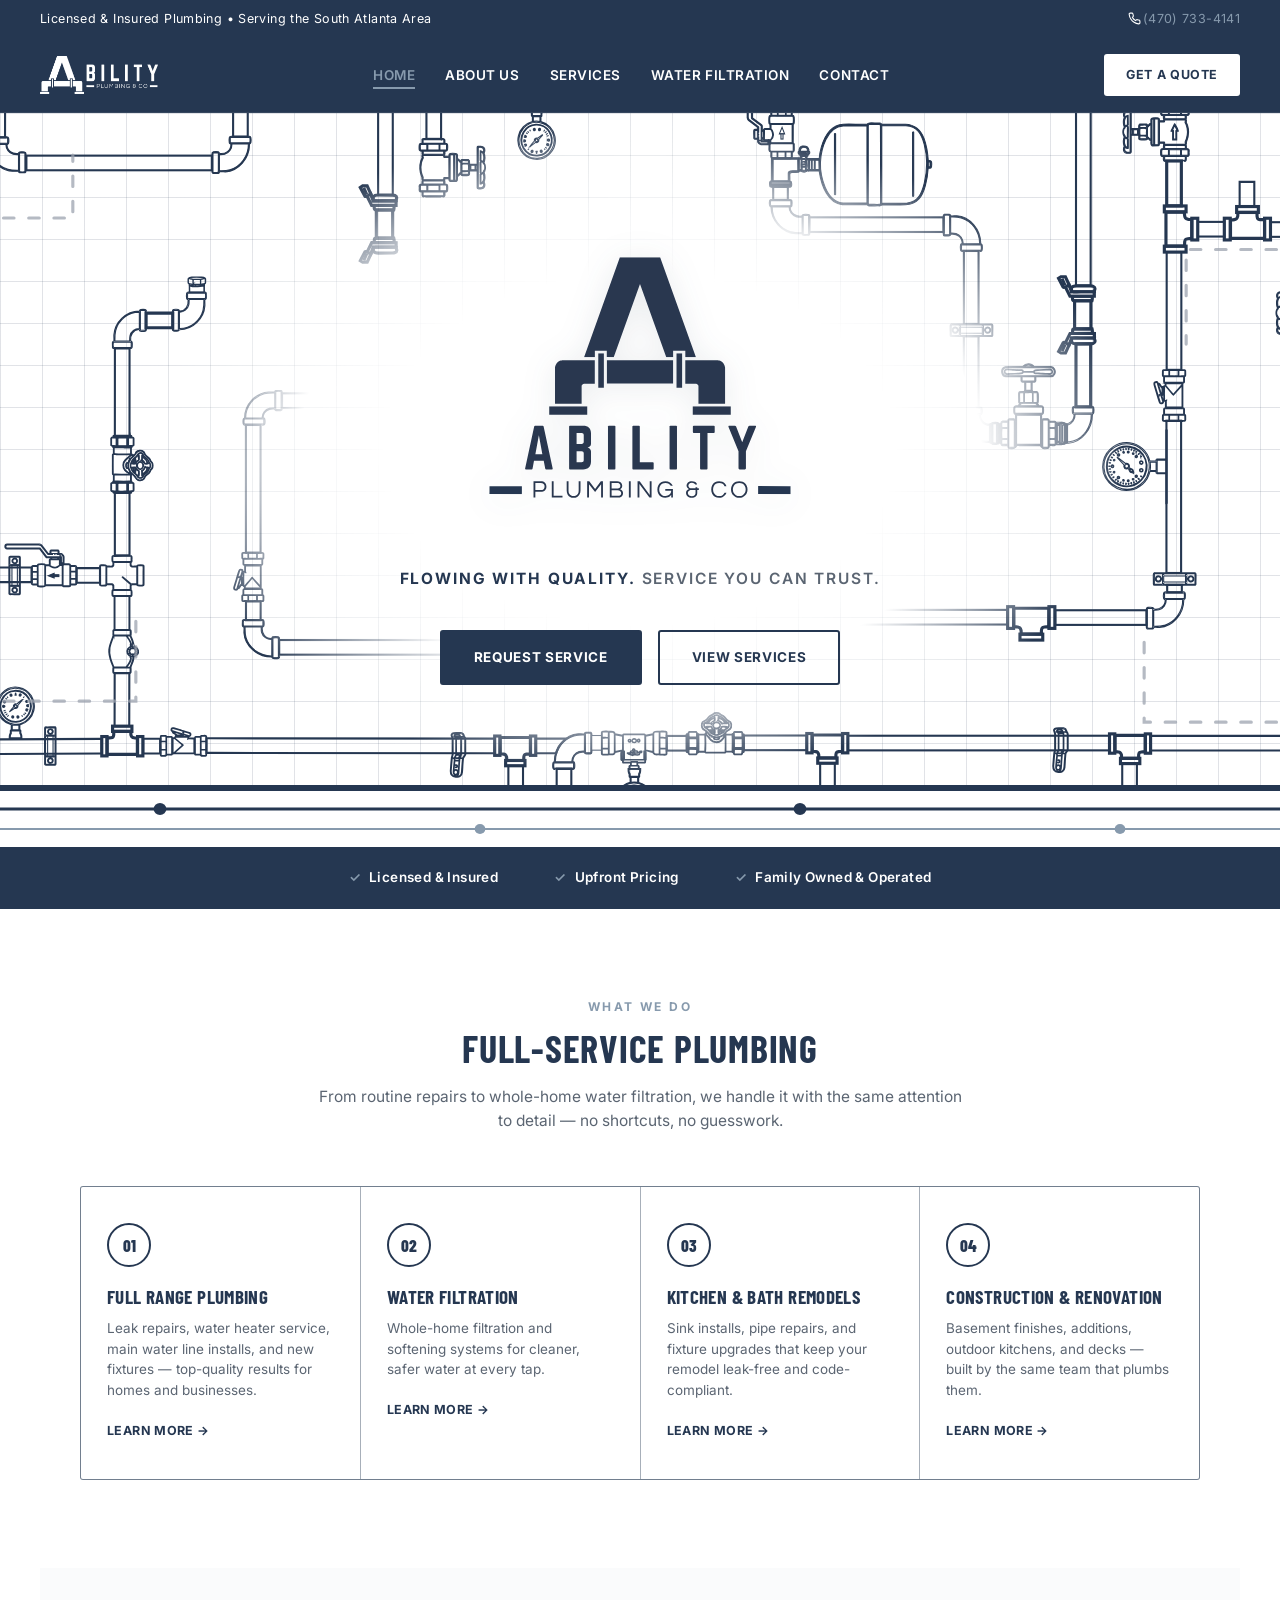
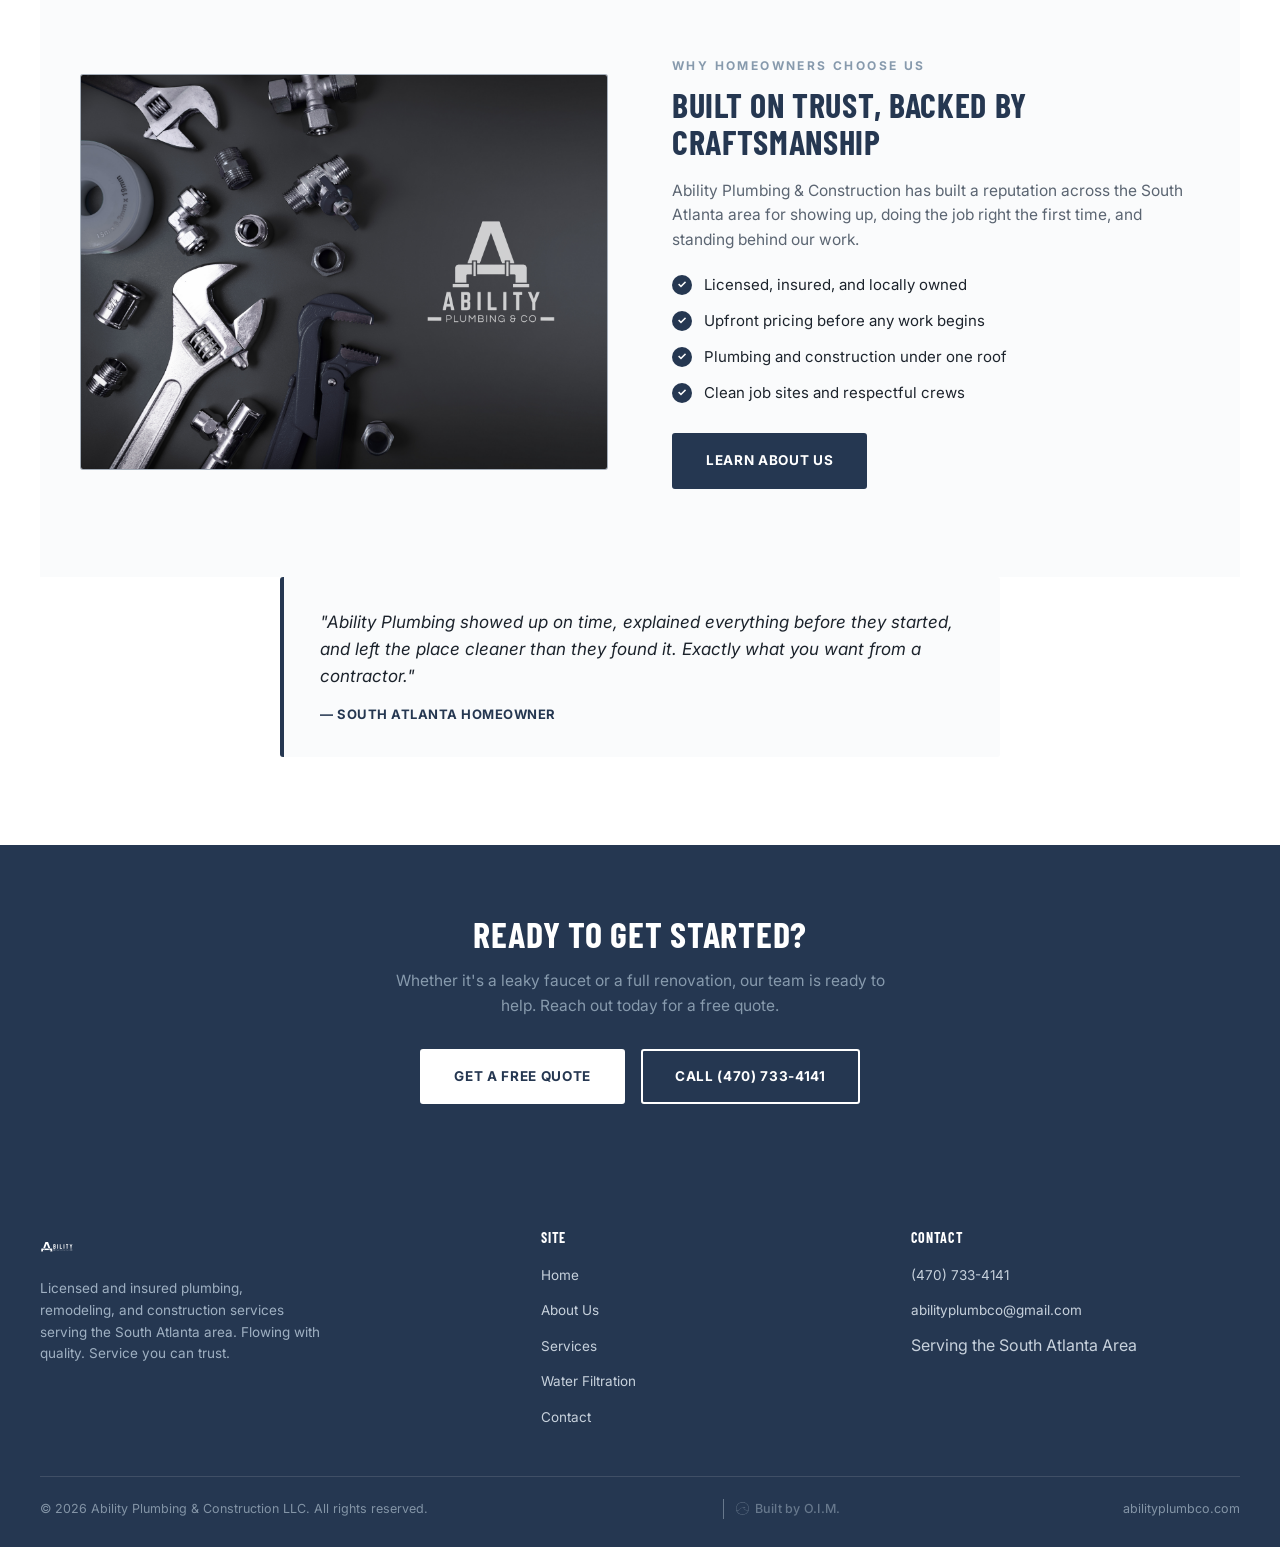
==== commit 3597f585: "yep" ====
--- a/index.html
+++ b/index.html
@@ -45,162 +45,16 @@
 <section class="hero">
   <div class="blueprint-grid"></div>
 
-  <svg class="blueprint-schematic" viewBox="0 0 1400 640" preserveAspectRatio="xMidYMid slice" xmlns="http://www.w3.org/2000/svg">
-    <g fill="none" stroke="#253751" stroke-opacity="0.85" stroke-width="3">
-      <path class="pipe-body pipe-outer" d="M -50 60 L 180 60 L 180 140 L 300 140"/>
-      <path class="pipe-body pipe-inner" d="M -50 60 L 180 60 L 180 140 L 300 140"/>
-      <path class="pipe-shine" d="M -50 55 L 175 55 L 175 140" fill="none"/>
-      <path class="pipe-body pipe-outer" d="M -50 20 L 60 20 L 60 160 L 140 160 L 140 230"/>
-      <path class="pipe-body pipe-inner" d="M -50 20 L 60 20 L 60 160 L 140 160 L 140 230"/>
-      <path class="pipe-shine" d="M -50 15 L 55 15 L 55 160" fill="none"/>
-      <circle class="flange" cx="180" cy="60" r="13"/>
-      <circle class="flange-bolt" cx="180" cy="52" r="2"/><circle class="flange-bolt" cx="188" cy="60" r="2"/><circle class="flange-bolt" cx="180" cy="68" r="2"/><circle class="flange-bolt" cx="172" cy="60" r="2"/>
-      <circle class="flange" cx="60" cy="20" r="11"/>
-      <circle class="flange-bolt" cx="60" cy="13" r="1.8"/><circle class="flange-bolt" cx="67" cy="20" r="1.8"/><circle class="flange-bolt" cx="60" cy="27" r="1.8"/><circle class="flange-bolt" cx="53" cy="20" r="1.8"/>
-      <circle class="flange" cx="60" cy="160" r="11"/>
-      <circle class="flange-bolt" cx="60" cy="153" r="1.8"/><circle class="flange-bolt" cx="67" cy="160" r="1.8"/><circle class="flange-bolt" cx="60" cy="167" r="1.8"/><circle class="flange-bolt" cx="53" cy="160" r="1.8"/>
-      <g>
-        <path class="pipe-body pipe-outer" d="M 300 140 L 400 140"/>
-        <path class="pipe-body pipe-inner" d="M 300 140 L 400 140"/>
-        <path d="M 320 140 l 22 -16 v 32 z M 362 140 l -22 -16 v 32 z" fill="#ffffff" stroke="#253751" stroke-width="3"/>
-        <rect x="335" y="112" width="10" height="16" fill="#ffffff" stroke="#253751" stroke-width="2.5"/>
-      </g>
-      <circle cx="220" cy="60" r="30" fill="#ffffff" stroke="#253751" stroke-width="3"/>
-      <circle cx="220" cy="60" r="22" stroke="#879aad" stroke-width="1.5" stroke-dasharray="1 5"/>
-      <line x1="220" y1="60" x2="220" y2="38" stroke="#253751" stroke-width="2.5"/>
-      <circle cx="220" cy="60" r="3" fill="#253751" stroke="none"/>
-      <circle cx="60" cy="20" r="7" fill="#253751" stroke="none"/>
-      <path class="pipe-body pipe-outer" d="M 1450 50 L 1180 50 L 1180 150 L 1060 150"/>
-      <path class="pipe-body pipe-inner" d="M 1450 50 L 1180 50 L 1180 150 L 1060 150"/>
-      <path class="pipe-shine" d="M 1450 45 L 1185 45 L 1185 150" fill="none"/>
-      <path class="pipe-body pipe-outer" d="M 1450 140 L 1310 140 L 1310 40"/>
-      <path class="pipe-body pipe-inner" d="M 1450 140 L 1310 140 L 1310 40"/>
-      <path class="pipe-shine" d="M 1450 135 L 1315 135 L 1315 40" fill="none"/>
-      <circle class="flange" cx="1180" cy="50" r="11"/>
-      <circle class="flange-bolt" cx="1180" cy="43" r="1.8"/><circle class="flange-bolt" cx="1187" cy="50" r="1.8"/><circle class="flange-bolt" cx="1180" cy="57" r="1.8"/><circle class="flange-bolt" cx="1173" cy="50" r="1.8"/>
-      <circle class="flange" cx="1310" cy="140" r="11"/>
-      <circle class="flange-bolt" cx="1310" cy="133" r="1.8"/><circle class="flange-bolt" cx="1317" cy="140" r="1.8"/><circle class="flange-bolt" cx="1310" cy="147" r="1.8"/><circle class="flange-bolt" cx="1303" cy="140" r="1.8"/>
-      <g>
-        <path class="pipe-body pipe-outer" d="M 960 150 L 1060 150"/>
-        <path class="pipe-body pipe-inner" d="M 960 150 L 1060 150"/>
-        <path d="M 1000 150 l 22 -16 v 32 z M 1042 150 l -22 -16 v 32 z" fill="#ffffff" stroke="#253751" stroke-width="3"/>
-        <rect x="1012" y="122" width="16" height="16" fill="#ffffff" stroke="#253751" stroke-width="2.5"/>
-      </g>
-      <g stroke-width="2.5" transform="translate(1230,110) rotate(35)">
-        <circle cx="0" cy="0" r="13" fill="#ffffff"/>
-        <circle cx="0" cy="0" r="5" fill="#253751" stroke="none"/>
-        <rect x="-5.5" y="9" width="11" height="52" rx="3" fill="#ffffff"/>
-        <circle cx="0" cy="70" r="13" fill="#ffffff"/>
-        <circle cx="0" cy="70" r="5" fill="#253751" stroke="none"/>
-      </g>
-      <g stroke-width="2.5">
-        <path class="pipe-body pipe-outer" d="M 1360 90 L 1400 90"/>
-        <path class="pipe-body pipe-inner" d="M 1360 90 L 1400 90"/>
-        <line x1="1365" y1="82" x2="1365" y2="98"/>
-        <line x1="1373" y1="82" x2="1373" y2="98"/>
-        <line x1="1381" y1="82" x2="1381" y2="98"/>
-        <line x1="1389" y1="82" x2="1389" y2="98"/>
-      </g>
-      <path class="pipe-body pipe-outer" d="M -50 580 L 200 580 L 200 480 L 340 480"/>
-      <path class="pipe-body pipe-inner" d="M -50 580 L 200 580 L 200 480 L 340 480"/>
-      <path class="pipe-shine" d="M -50 575 L 195 575 L 195 480" fill="none"/>
-      <path class="pipe-body pipe-outer" d="M -50 620 L 90 620 L 90 500"/>
-      <path class="pipe-body pipe-inner" d="M -50 620 L 90 620 L 90 500"/>
-      <path class="pipe-shine" d="M -50 615 L 85 615 L 85 500" fill="none"/>
-      <circle class="flange" cx="200" cy="480" r="11"/>
-      <circle class="flange-bolt" cx="200" cy="473" r="1.8"/><circle class="flange-bolt" cx="207" cy="480" r="1.8"/><circle class="flange-bolt" cx="200" cy="487" r="1.8"/><circle class="flange-bolt" cx="193" cy="480" r="1.8"/>
-      <circle class="flange" cx="90" cy="500" r="9"/>
-      <path d="M 250 560 C 250 580 228 592 228 610 C 228 624 238 634 250 634 C 262 634 272 624 272 610 C 272 592 250 580 250 560 Z" fill="#ffffff" stroke="#253751" stroke-width="3"/>
-      <path d="M 244 605 C 244 612 249 614 249 619" stroke="#879aad" stroke-width="2" stroke-opacity="0.6"/>
-      <g>
-        <path class="pipe-body pipe-outer" d="M 380 480 L 440 480"/>
-        <path class="pipe-body pipe-inner" d="M 380 480 L 440 480"/>
-        <path class="pipe-body pipe-outer" d="M 410 480 L 410 540"/>
-        <path class="pipe-body pipe-inner" d="M 410 480 L 410 540"/>
-        <circle class="flange" cx="410" cy="480" r="10"/>
-        <circle class="flange-bolt" cx="410" cy="540" r="4"/>
-      </g>
-      <path class="pipe-body pipe-outer" d="M 60 560 L 60 600 Q 60 620 80 620 Q 100 620 100 600 L 100 560"/>
-      <path class="pipe-body pipe-inner" d="M 60 560 L 60 600 Q 60 620 80 620 Q 100 620 100 600 L 100 560"/>
-      <path class="pipe-body pipe-outer" d="M 1450 600 L 1200 600 L 1200 500 L 1080 500"/>
-      <path class="pipe-body pipe-inner" d="M 1450 600 L 1200 600 L 1200 500 L 1080 500"/>
-      <path class="pipe-shine" d="M 1450 595 L 1205 595 L 1205 500" fill="none"/>
-      <path class="pipe-body pipe-outer" d="M 1450 560 L 1340 560 L 1340 630"/>
-      <path class="pipe-body pipe-inner" d="M 1450 560 L 1340 560 L 1340 630"/>
-      <path class="pipe-shine" d="M 1450 555 L 1335 555 L 1335 630" fill="none"/>
-      <circle class="flange" cx="1200" cy="500" r="11"/>
-      <circle class="flange-bolt" cx="1200" cy="493" r="1.8"/><circle class="flange-bolt" cx="1207" cy="500" r="1.8"/><circle class="flange-bolt" cx="1200" cy="507" r="1.8"/><circle class="flange-bolt" cx="1193" cy="500" r="1.8"/>
-      <circle class="flange" cx="1340" cy="560" r="9"/>
-      <g>
-        <path class="pipe-body pipe-outer" d="M 960 500 L 1080 500"/>
-        <path class="pipe-body pipe-inner" d="M 960 500 L 1080 500"/>
-        <circle cx="1000" cy="500" r="17" fill="#ffffff" stroke="#253751" stroke-width="3"/>
-        <line x1="990" y1="500" x2="1010" y2="500" stroke="#253751" stroke-width="2.5"/>
-      </g>
-      <g stroke-width="2">
-        <rect x="1290" y="590" width="20" height="14" fill="#ffffff" stroke="#253751"/>
-        <rect x="1310" y="590" width="20" height="14" fill="#ffffff" stroke="#253751"/>
-        <line x1="1300" y1="590" x2="1300" y2="604" stroke="#879aad" stroke-width="1"/>
-        <line x1="1320" y1="590" x2="1320" y2="604" stroke="#879aad" stroke-width="1"/>
-      </g>
-      <circle cx="1380" cy="480" r="24" fill="#ffffff" stroke="#253751" stroke-width="3"/>
-      <line x1="1380" y1="480" x2="1380" y2="462" stroke="#253751" stroke-width="2.5"/>
-      <path class="pipe-body pipe-outer" d="M -50 280 L 40 280 L 40 350 L -50 350"/>
-      <path class="pipe-body pipe-inner" d="M -50 280 L 40 280 L 40 350 L -50 350"/>
-      <path class="pipe-body pipe-outer" d="M -50 400 L 30 400 L 30 330"/>
-      <path class="pipe-body pipe-inner" d="M -50 400 L 30 400 L 30 330"/>
-      <circle class="flange" cx="40" cy="280" r="9"/>
-      <circle class="flange" cx="30" cy="330" r="9"/>
-      <g>
-        <path class="pipe-body pipe-outer" d="M 0 240 L 60 240"/>
-        <path class="pipe-body pipe-inner" d="M 0 240 L 60 240"/>
-        <circle cx="68" cy="240" r="9" fill="#253751"/>
-      </g>
-      <g>
-        <path class="pipe-body pipe-outer" d="M 15 380 L 15 480"/>
-        <path class="pipe-body pipe-inner" d="M 15 380 L 15 480"/>
-        <line x1="3" y1="420" x2="27" y2="420" stroke-width="4"/>
-        <line x1="3" y1="450" x2="27" y2="450" stroke-width="4"/>
-      </g>
-      <path class="pipe-body pipe-outer" d="M 1450 260 L 1360 260 L 1360 330 L 1450 330"/>
-      <path class="pipe-body pipe-inner" d="M 1450 260 L 1360 260 L 1360 330 L 1450 330"/>
-      <path class="pipe-body pipe-outer" d="M 1450 380 L 1370 380 L 1370 310"/>
-      <path class="pipe-body pipe-inner" d="M 1450 380 L 1370 380 L 1370 310"/>
-      <circle class="flange" cx="1360" cy="260" r="9"/>
-      <circle class="flange" cx="1370" cy="310" r="9"/>
-      <g>
-        <path class="pipe-body pipe-outer" d="M 1400 220 L 1340 220"/>
-        <path class="pipe-body pipe-inner" d="M 1400 220 L 1340 220"/>
-        <circle cx="1332" cy="220" r="9" fill="#253751"/>
-      </g>
-      <g>
-        <path class="pipe-body pipe-outer" d="M 1385 360 L 1385 460"/>
-        <path class="pipe-body pipe-inner" d="M 1385 360 L 1385 460"/>
-        <line x1="1373" y1="400" x2="1397" y2="400" stroke-width="4"/>
-        <line x1="1373" y1="430" x2="1397" y2="430" stroke-width="4"/>
-      </g>
-      <path class="pipe-body pipe-outer" d="M 460 -10 L 460 55 L 560 55"/>
-      <path class="pipe-body pipe-inner" d="M 460 -10 L 460 55 L 560 55"/>
-      <circle class="flange" cx="460" cy="55" r="9"/>
-      <path class="pipe-body pipe-outer" d="M 780 -10 L 780 45 L 700 45"/>
-      <path class="pipe-body pipe-inner" d="M 780 -10 L 780 45 L 700 45"/>
-      <circle class="flange" cx="700" cy="45" r="9"/>
-      <g>
-        <path class="pipe-body pipe-outer" d="M 560 55 L 700 55"/>
-        <path class="pipe-body pipe-inner" d="M 560 55 L 700 55"/>
-        <path d="M 576 55 l 16 -11 v 22 z M 608 55 l -16 -11 v 22 z" fill="#ffffff" stroke="#253751" stroke-width="2.5"/>
-      </g>
-      <path class="pipe-body pipe-outer" d="M 500 650 L 500 585 L 600 585"/>
-      <path class="pipe-body pipe-inner" d="M 500 650 L 500 585 L 600 585"/>
-      <circle class="flange" cx="500" cy="585" r="9"/>
-      <path class="pipe-body pipe-outer" d="M 850 650 L 850 595 L 770 595"/>
-      <path class="pipe-body pipe-inner" d="M 850 650 L 850 595 L 770 595"/>
-      <circle class="flange" cx="770" cy="595" r="9"/>
-      <g>
-        <path class="pipe-body pipe-outer" d="M 600 585 L 770 585"/>
-        <path class="pipe-body pipe-inner" d="M 600 585 L 770 585"/>
-        <path d="M 616 585 l 16 -11 v 22 z M 648 585 l -16 -11 v 22 z" fill="#ffffff" stroke="#253751" stroke-width="2.5"/>
-      </g>
+  <img src="assets/hero-pipes.svg" class="blueprint-schematic" alt="">
+
+  <svg class="flow-overlay" viewBox="0 0 1400 640" preserveAspectRatio="xMidYMid slice" xmlns="http://www.w3.org/2000/svg">
+    <g fill="none" stroke="#9ca3af" stroke-width="3" stroke-linecap="round">
+      <path class="flow-line flow-1" d="M -50 100 L 160 100 L 160 40"/>
+      <path class="flow-line flow-2" d="M 1450 130 L 1220 130 L 1220 220"/>
+      <path class="flow-line flow-3" d="M -50 560 L 220 560 L 220 470"/>
+      <path class="flow-line flow-4" d="M 1450 580 L 1180 580 L 1180 500"/>
+      <path class="flow-line flow-5" d="M 60 300 L 60 400"/>
+      <path class="flow-line flow-6" d="M 1340 280 L 1340 400"/>
     </g>
   </svg>
 
--- a/assets/style.css
+++ b/assets/style.css
@@ -158,37 +158,59 @@
 .water-hero{
   position:relative;
   overflow:hidden;
-  background:linear-gradient(180deg, #0f1826 0%, #152030 100%);
+  background:linear-gradient(180deg, #0f1826 0%, #172436 100%);
   min-height:420px;
   display:flex;
   align-items:center;
   justify-content:center;
   text-align:center;
   padding:80px 40px;
+}
+.water-hero-photo{
+  position:absolute;
+  inset:0;
+  background-size:cover;
+  background-position:center;
+  z-index:0;
+}
+.water-hero-scrim{
+  position:absolute;
+  inset:0;
+  background:none;
+  z-index:1;
 }
 .water-waves{
   position:absolute;
   inset:0;
   width:100%;
   height:100%;
+  z-index:2;
 }
 .wave{transform-origin:center;}
-.wave-back{ animation: waveDriftSlow 14s ease-in-out infinite; }
-.wave-mid{ animation: waveDriftSlow 10s ease-in-out infinite reverse; }
-.wave-front{ animation: waveDriftSlow 8s ease-in-out infinite; }
-@keyframes waveDriftSlow{
+.wave-back{ animation: waveDriftBack 9s ease-in-out infinite; }
+.wave-mid{ animation: waveDriftMid 6.5s ease-in-out infinite; }
+.wave-front{ animation: waveDriftFront 5s ease-in-out infinite; }
+@keyframes waveDriftBack{
+  0%,100%{ transform: translateX(0) translateY(0) scaleY(1); }
+  50%{ transform: translateX(-4%) translateY(-14px) scaleY(1.04); }
+}
+@keyframes waveDriftMid{
+  0%,100%{ transform: translateX(0) translateY(0) scaleY(1); }
+  50%{ transform: translateX(4%) translateY(16px) scaleY(0.97); }
+}
+@keyframes waveDriftFront{
   0%,100%{ transform: translateX(0) translateY(0); }
-  50%{ transform: translateX(-2%) translateY(6px); }
-}
-.water-hero-content{position:relative;z-index:2;max-width:680px;}
+  50%{ transform: translateX(-3%) translateY(10px); }
+}
+.water-hero-content{position:relative;z-index:3;max-width:680px;}
 .water-hero-content .eyebrow{color:var(--steel);font-weight:700;letter-spacing:0.2em;font-size:12px;text-transform:uppercase;margin-bottom:14px;}
-.water-hero-content h1{font-size:46px;margin-bottom:14px;color:var(--white);}
-.water-hero-content p{max-width:600px;margin:0 auto;color:#c7d1dc;font-size:16px;}
+.water-hero-content h1{font-size:46px;margin-bottom:14px;color:var(--white);text-shadow:0 2px 20px rgba(0,0,0,0.3);}
+.water-hero-content p{max-width:600px;margin:0 auto;color:#e2e8ee;font-size:16px;text-shadow:0 1px 10px rgba(0,0,0,0.25);}
 @media (prefers-reduced-motion: reduce){
   .wave{ animation:none!important; }
 }
 @media (max-width:767px){
-  .water-hero{min-height:340px;padding:56px 20px;}
+  .water-hero{min-height:360px;padding:56px 20px;}
   .water-hero-content h1{font-size:32px;}
 }
 
@@ -222,9 +244,39 @@
   inset:0;
   width:100%;
   height:100%;
+  object-fit:cover;
   z-index:1;
   mask-image: radial-gradient(ellipse 620px 420px at center, transparent 0%, transparent 55%, black 78%);
   -webkit-mask-image: radial-gradient(ellipse 620px 420px at center, transparent 0%, transparent 55%, black 78%);
+}
+.flow-overlay{
+  position:absolute;
+  inset:0;
+  width:100%;
+  height:100%;
+  z-index:1;
+  pointer-events:none;
+  mask-image: radial-gradient(ellipse 620px 420px at center, transparent 0%, transparent 55%, black 78%);
+  -webkit-mask-image: radial-gradient(ellipse 620px 420px at center, transparent 0%, transparent 55%, black 78%);
+}
+.flow-line{
+  stroke-dasharray: 10 14;
+  opacity:0.75;
+}
+.flow-1{ animation: flowMove 2.6s linear infinite; }
+.flow-2{ animation: flowMoveRev 3.1s linear infinite; }
+.flow-3{ animation: flowMove 3.6s linear infinite; }
+.flow-4{ animation: flowMoveRev 2.9s linear infinite; }
+.flow-5{ animation: flowMove 2.2s linear infinite; }
+.flow-6{ animation: flowMoveRev 2.4s linear infinite; }
+@keyframes flowMove{
+  to{ stroke-dashoffset:-240; }
+}
+@keyframes flowMoveRev{
+  to{ stroke-dashoffset:240; }
+}
+@media (prefers-reduced-motion: reduce){
+  .flow-line{ animation:none!important; }
 }
 .hero-content{position:relative;z-index:2;max-width:820px;margin:0 auto;}
 .hero-logo{
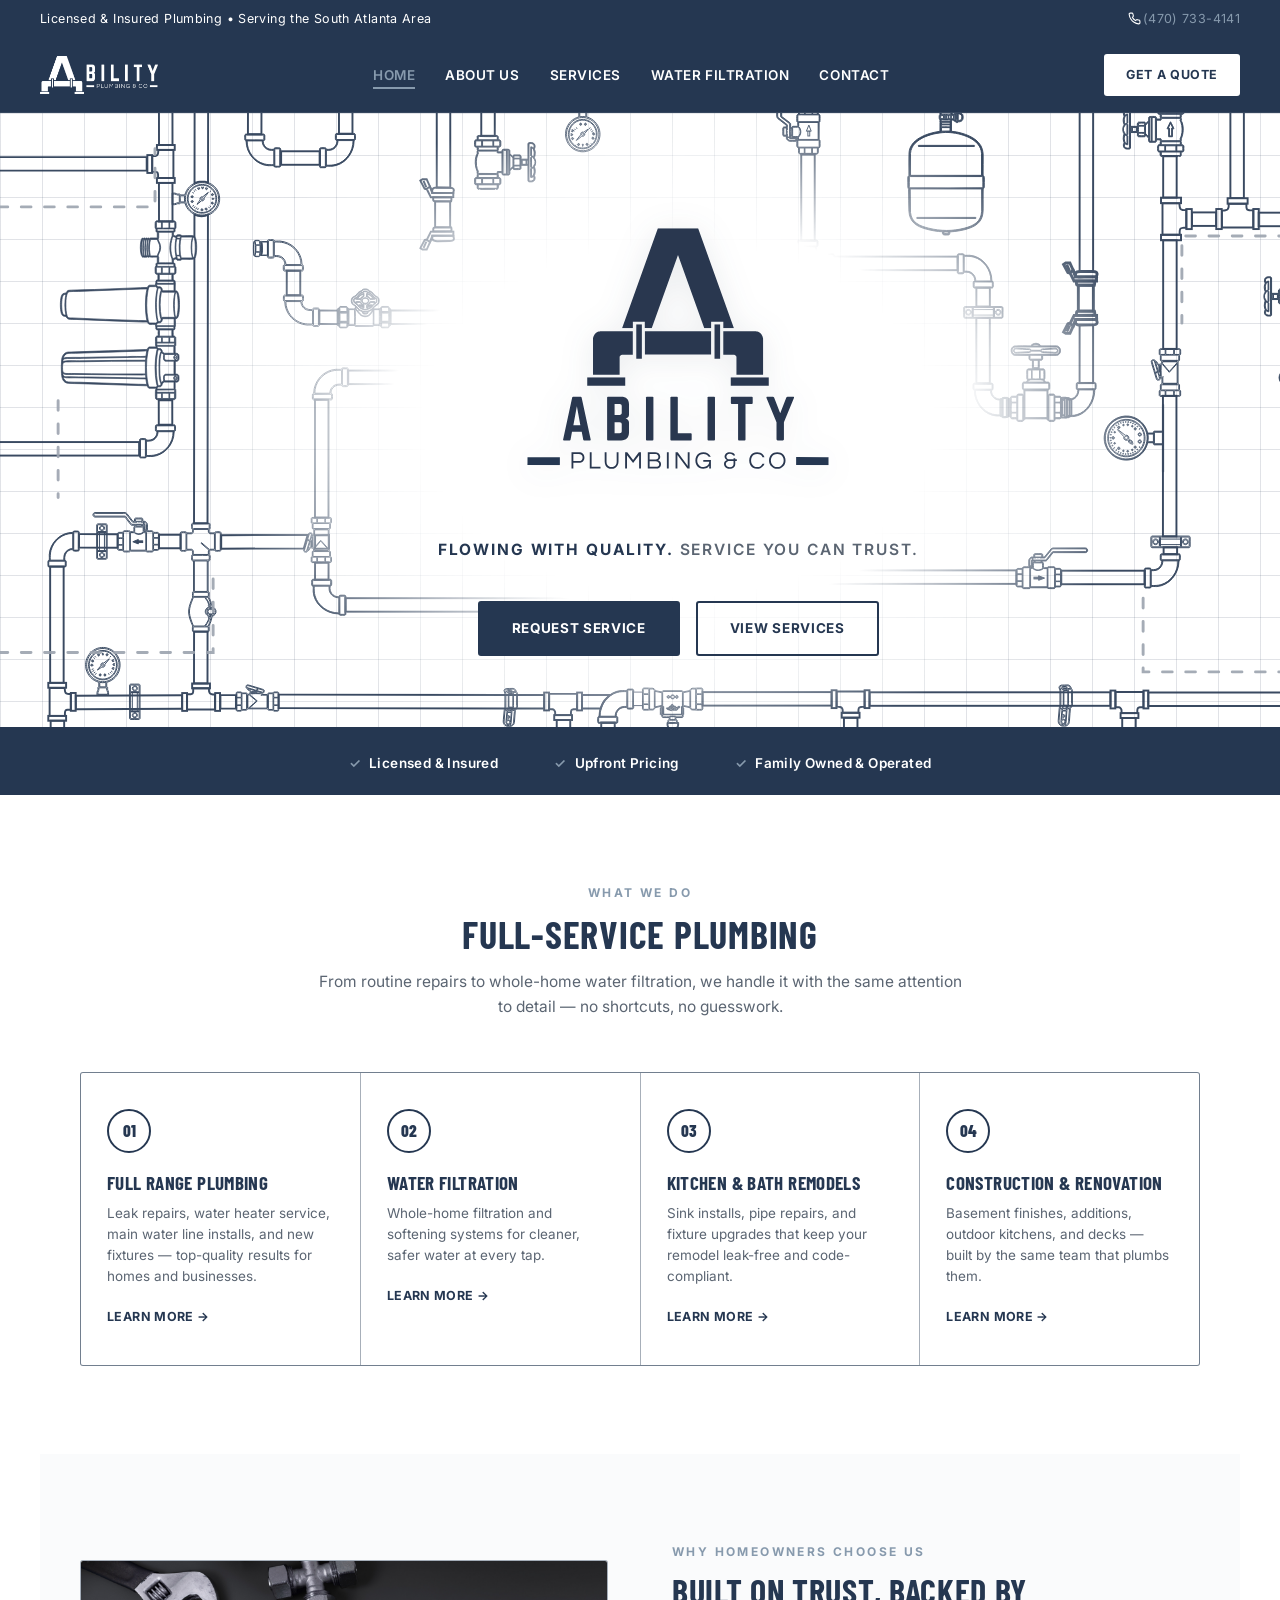
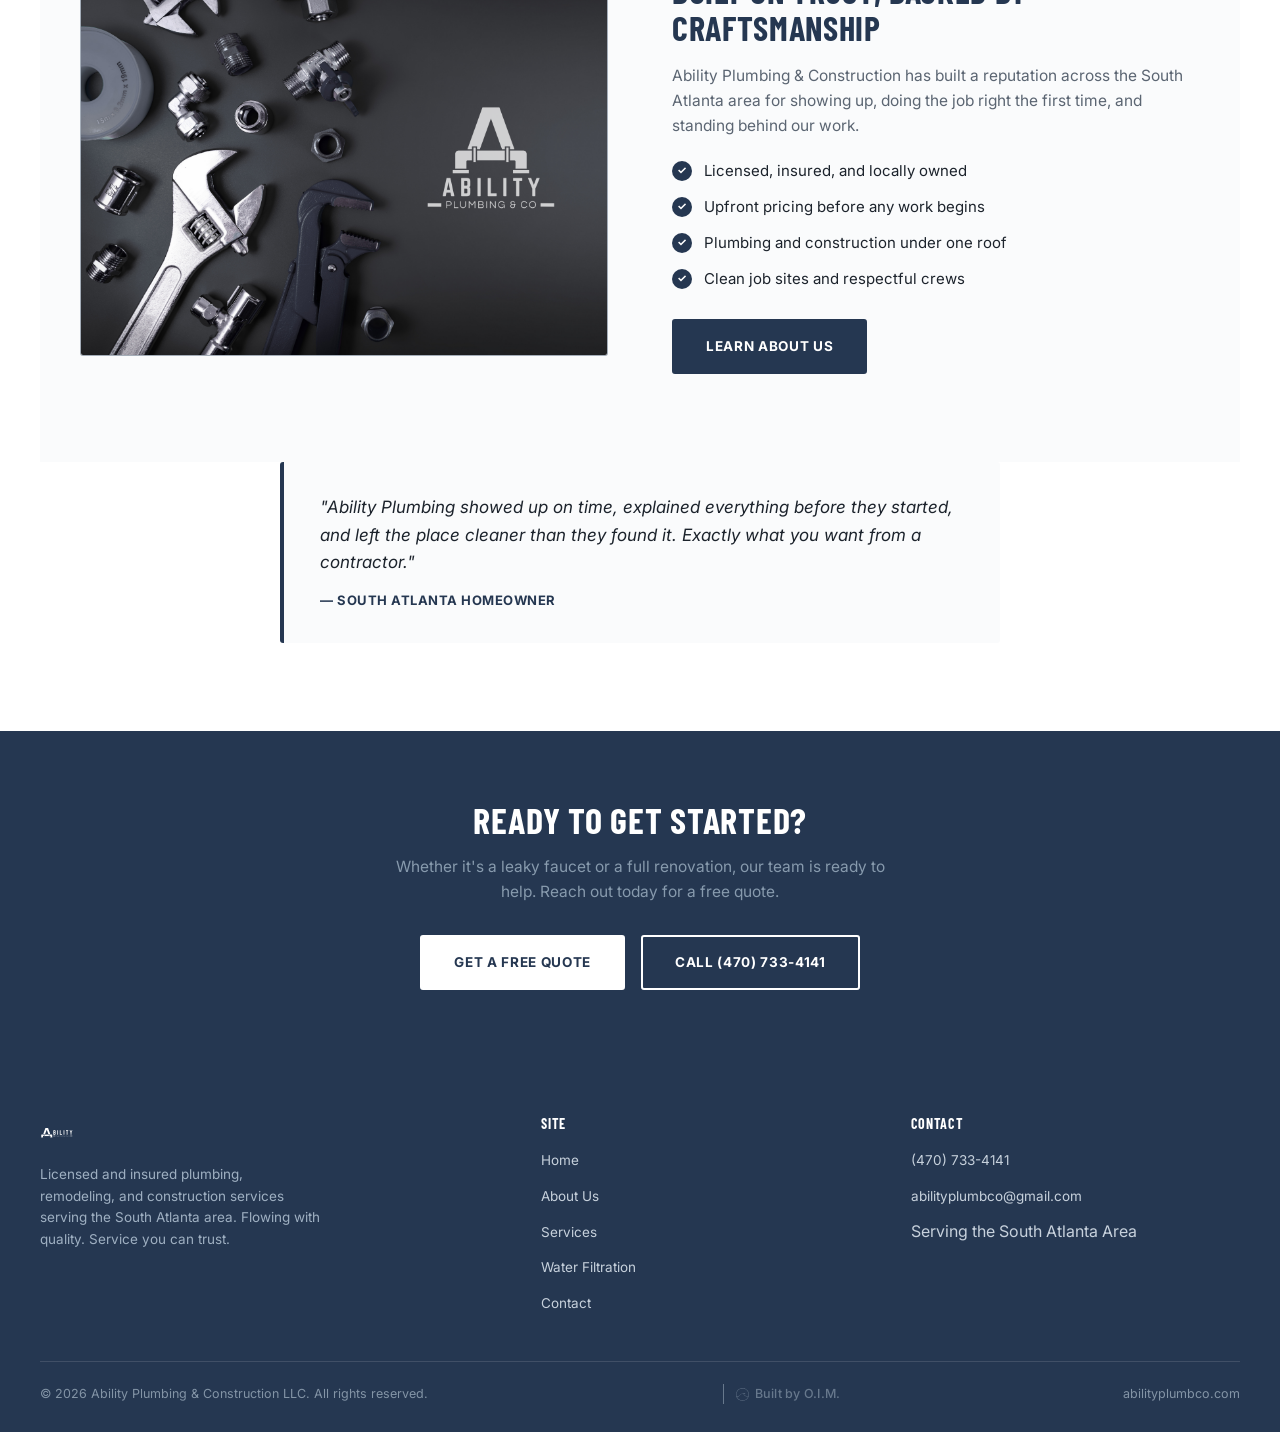
==== commit d42528c5: "wahoo" ====
--- a/index.html
+++ b/index.html
@@ -67,17 +67,6 @@
     </div>
   </div>
 </section>
-
-<div class="pipe-divider">
-  <svg viewBox="0 0 1200 56" preserveAspectRatio="none">
-    <line x1="0" y1="18" x2="1200" y2="18" stroke="#253751" stroke-width="3"/>
-    <line x1="0" y1="38" x2="1200" y2="38" stroke="#879aad" stroke-width="2"/>
-    <circle cx="150" cy="18" r="6" fill="#253751"/>
-    <circle cx="450" cy="38" r="5" fill="#879aad"/>
-    <circle cx="750" cy="18" r="6" fill="#253751"/>
-    <circle cx="1050" cy="38" r="5" fill="#879aad"/>
-  </svg>
-</div>
 
 <div class="trustbar">
   <div><span>✓</span>Licensed &amp; Insured</div>
--- a/assets/style.css
+++ b/assets/style.css
@@ -226,6 +226,10 @@
   display:flex;
   align-items:center;
   justify-content:center;
+  aspect-ratio:1400/640;
+}
+@media (max-width:900px){
+  .hero{ aspect-ratio:auto; min-height:520px; }
 }
 .blueprint-grid{
   position:absolute;
@@ -246,8 +250,9 @@
   height:100%;
   object-fit:cover;
   z-index:1;
-  mask-image: radial-gradient(ellipse 620px 420px at center, transparent 0%, transparent 55%, black 78%);
-  -webkit-mask-image: radial-gradient(ellipse 620px 420px at center, transparent 0%, transparent 55%, black 78%);
+  opacity:0.9;
+  mask-image: radial-gradient(ellipse 480px 320px at center, transparent 0%, transparent 60%, black 100%);
+  -webkit-mask-image: radial-gradient(ellipse 480px 320px at center, transparent 0%, transparent 60%, black 100%);
 }
 .flow-overlay{
   position:absolute;
@@ -256,12 +261,12 @@
   height:100%;
   z-index:1;
   pointer-events:none;
-  mask-image: radial-gradient(ellipse 620px 420px at center, transparent 0%, transparent 55%, black 78%);
-  -webkit-mask-image: radial-gradient(ellipse 620px 420px at center, transparent 0%, transparent 55%, black 78%);
+  mask-image: radial-gradient(ellipse 480px 320px at center, transparent 0%, transparent 60%, black 100%);
+  -webkit-mask-image: radial-gradient(ellipse 480px 320px at center, transparent 0%, transparent 60%, black 100%);
 }
 .flow-line{
   stroke-dasharray: 10 14;
-  opacity:0.75;
+  opacity:0.9;
 }
 .flow-1{ animation: flowMove 2.6s linear infinite; }
 .flow-2{ animation: flowMoveRev 3.1s linear infinite; }
@@ -298,6 +303,10 @@
 }
 .slogan strong{color:var(--navy);font-weight:700;}
 .hero-ctas{display:flex;gap:16px;justify-content:center;flex-wrap:wrap;}
+@media (max-width:480px){
+  .hero-ctas{flex-direction:column;align-items:stretch;}
+  .hero-ctas a{text-align:center;}
+}
 
 /* pipe tube rendering */
 .pipe-body{fill:none;stroke:var(--navy);}
@@ -375,6 +384,18 @@
   gap:64px;
   align-items:center;
 }
+.two-col-reverse{
+  display:grid;
+  grid-template-columns: 1fr 1fr;
+  gap:64px;
+  align-items:center;
+}
+.two-col-reverse > *:first-child{ order:2; }
+.two-col-reverse > *:last-child{ order:1; }
+@media (max-width:900px){
+  .two-col-reverse > *:first-child{ order:1; }
+  .two-col-reverse > *:last-child{ order:2; }
+}
 .two-col h2{font-size:34px;margin-bottom:18px;}
 .two-col p{color:var(--gray-text);font-size:15.5px;margin-bottom:16px;}
 .two-col .visual-frame{
@@ -447,6 +468,12 @@
   display:grid;
   grid-template-columns:repeat(3,1fr);
   gap:28px;
+}
+.team-grid{
+  grid-template-columns:repeat(2,1fr);
+}
+@media (max-width:600px){
+  .team-grid{ grid-template-columns:1fr; }
 }
 .value-card{
   padding:32px 28px;
@@ -687,6 +714,7 @@
   .navlinks, .header-actions-desktop{display:none;}
   .mobile-toggle{display:block;}
   nav{padding:14px 20px;}
+  .logo-wrap img{height:30px;}
   .topbar{padding:8px 20px;font-size:11.5px;flex-direction:column;text-align:center;}
   .hero{padding:60px 20px 70px;min-height:auto;}
   .hero-logo{width:90%;max-width:340px;}
@@ -720,4 +748,17 @@
     border-bottom:1px solid #eef1f4;
   }
   .mobile-menu .nav-cta{margin-top:20px;text-align:center;}
-}
+  .footer-bottom{justify-content:center;text-align:center;}
+  .footer-grid{text-align:center;}
+  .footer-brand img{margin-left:auto;margin-right:auto;}
+  .contact-info-grid{grid-template-columns:1fr;}
+  .form-card{padding:28px 20px;}
+  .team-grid{grid-template-columns:1fr;}
+  .value-grid{grid-template-columns:1fr;}
+  .stats-strip{grid-template-columns:repeat(2,1fr);}
+  .process-step{flex-direction:column;gap:8px;}
+  .process-step .step-num{min-width:auto;}
+  .water-hero-content h1{font-size:30px;}
+  .thankyou-wrap{padding:70px 20px 90px;}
+  .thankyou-wrap h1{font-size:30px;}
+}
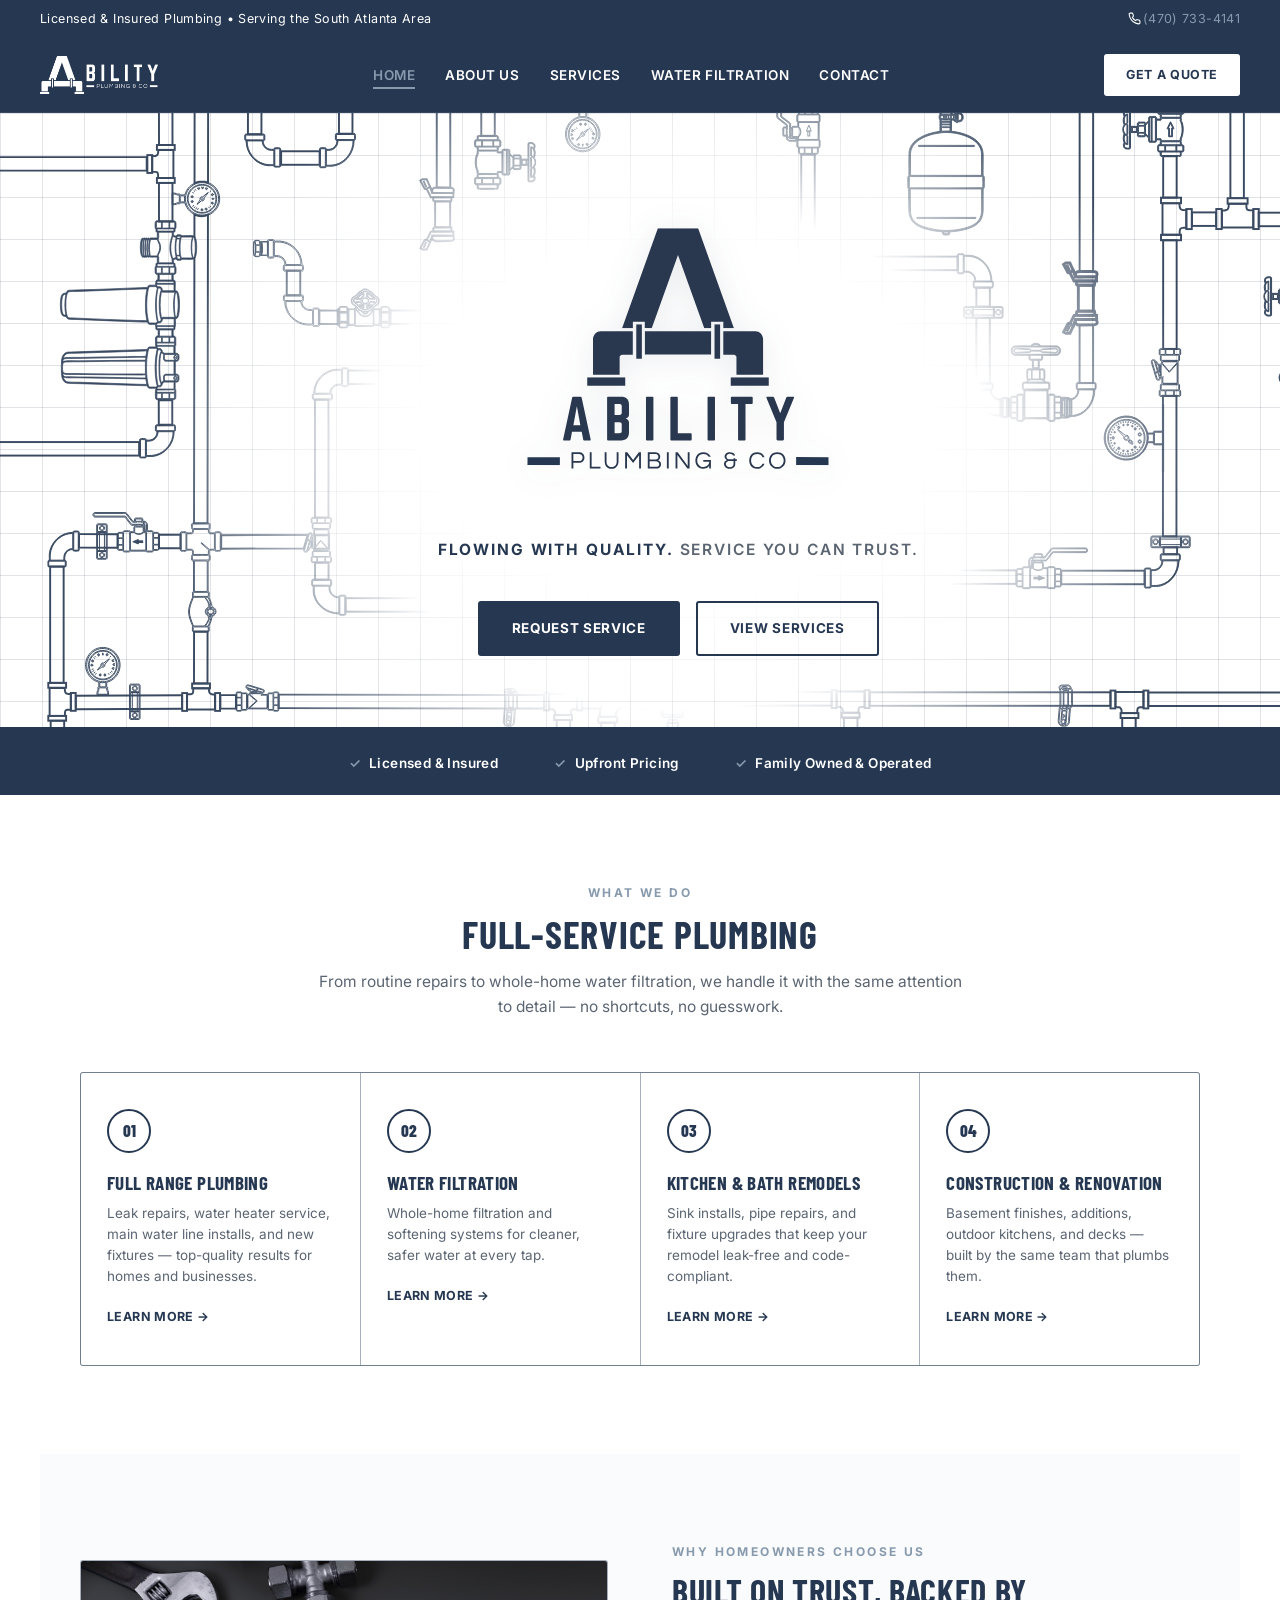
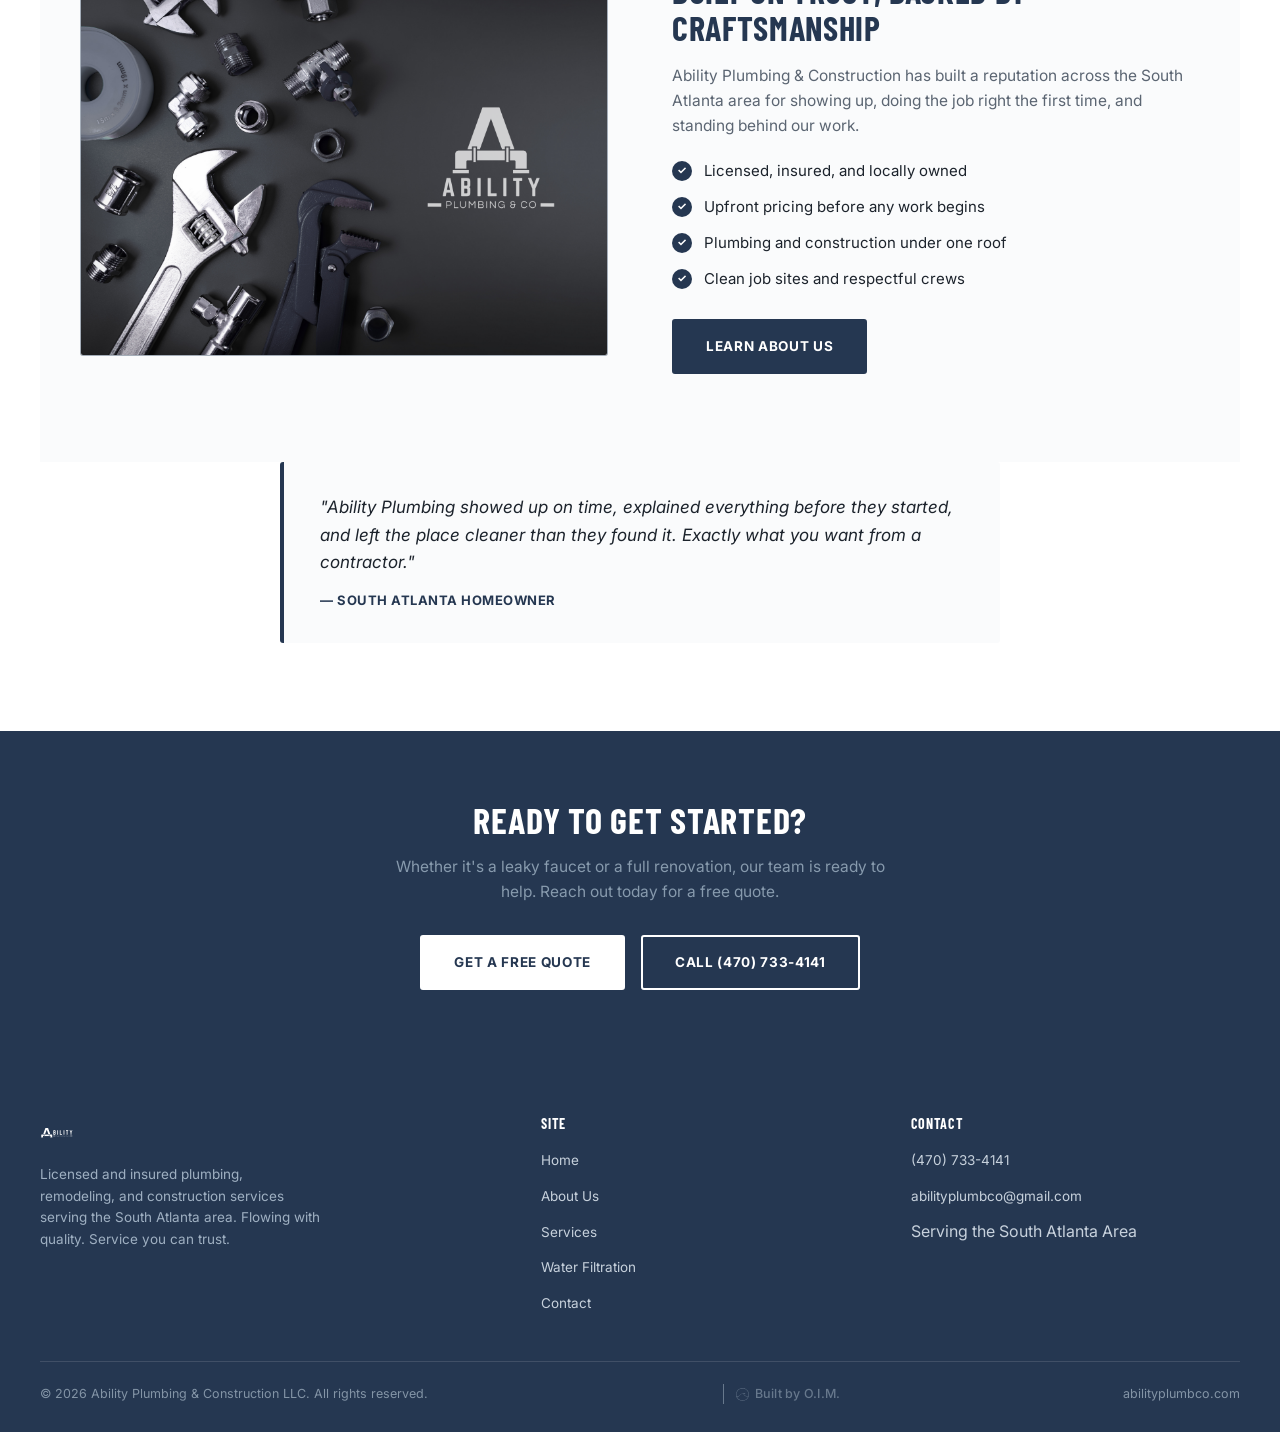
==== commit c8f70bce: "ye" ====
--- a/index.html
+++ b/index.html
@@ -46,17 +46,6 @@
   <div class="blueprint-grid"></div>
 
   <img src="assets/hero-pipes.svg" class="blueprint-schematic" alt="">
-
-  <svg class="flow-overlay" viewBox="0 0 1400 640" preserveAspectRatio="xMidYMid slice" xmlns="http://www.w3.org/2000/svg">
-    <g fill="none" stroke="#9ca3af" stroke-width="3" stroke-linecap="round">
-      <path class="flow-line flow-1" d="M -50 100 L 160 100 L 160 40"/>
-      <path class="flow-line flow-2" d="M 1450 130 L 1220 130 L 1220 220"/>
-      <path class="flow-line flow-3" d="M -50 560 L 220 560 L 220 470"/>
-      <path class="flow-line flow-4" d="M 1450 580 L 1180 580 L 1180 500"/>
-      <path class="flow-line flow-5" d="M 60 300 L 60 400"/>
-      <path class="flow-line flow-6" d="M 1340 280 L 1340 400"/>
-    </g>
-  </svg>
 
   <div class="hero-content">
     <img src="assets/logo.svg" alt="Ability Plumbing & Construction LLC" class="hero-logo">
--- a/assets/style.css
+++ b/assets/style.css
@@ -251,37 +251,8 @@
   object-fit:cover;
   z-index:1;
   opacity:0.9;
-  mask-image: radial-gradient(ellipse 480px 320px at center, transparent 0%, transparent 60%, black 100%);
-  -webkit-mask-image: radial-gradient(ellipse 480px 320px at center, transparent 0%, transparent 60%, black 100%);
-}
-.flow-overlay{
-  position:absolute;
-  inset:0;
-  width:100%;
-  height:100%;
-  z-index:1;
-  pointer-events:none;
-  mask-image: radial-gradient(ellipse 480px 320px at center, transparent 0%, transparent 60%, black 100%);
-  -webkit-mask-image: radial-gradient(ellipse 480px 320px at center, transparent 0%, transparent 60%, black 100%);
-}
-.flow-line{
-  stroke-dasharray: 10 14;
-  opacity:0.9;
-}
-.flow-1{ animation: flowMove 2.6s linear infinite; }
-.flow-2{ animation: flowMoveRev 3.1s linear infinite; }
-.flow-3{ animation: flowMove 3.6s linear infinite; }
-.flow-4{ animation: flowMoveRev 2.9s linear infinite; }
-.flow-5{ animation: flowMove 2.2s linear infinite; }
-.flow-6{ animation: flowMoveRev 2.4s linear infinite; }
-@keyframes flowMove{
-  to{ stroke-dashoffset:-240; }
-}
-@keyframes flowMoveRev{
-  to{ stroke-dashoffset:240; }
-}
-@media (prefers-reduced-motion: reduce){
-  .flow-line{ animation:none!important; }
+  mask-image: radial-gradient(ellipse 520px 420px at center 56%, transparent 0%, transparent 60%, black 100%);
+  -webkit-mask-image: radial-gradient(ellipse 520px 420px at center 56%, transparent 0%, transparent 60%, black 100%);
 }
 .hero-content{position:relative;z-index:2;max-width:820px;margin:0 auto;}
 .hero-logo{
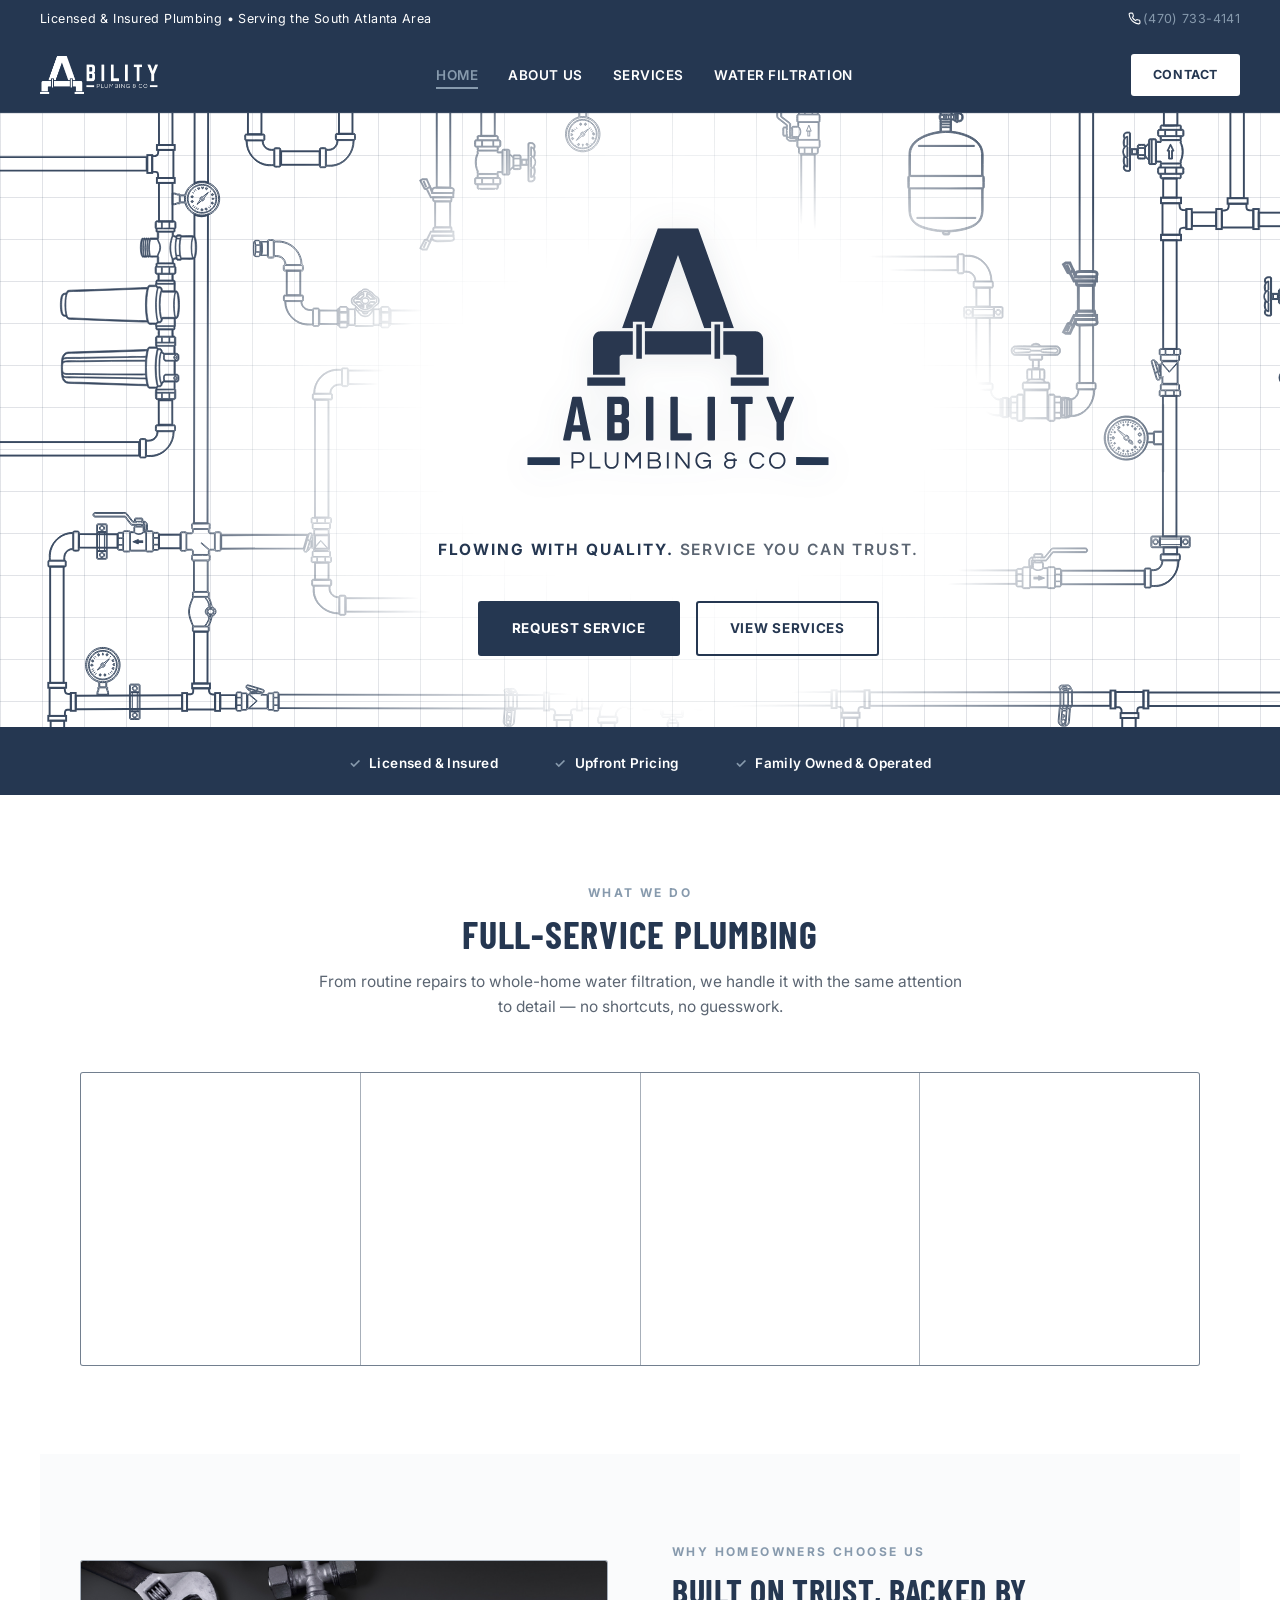
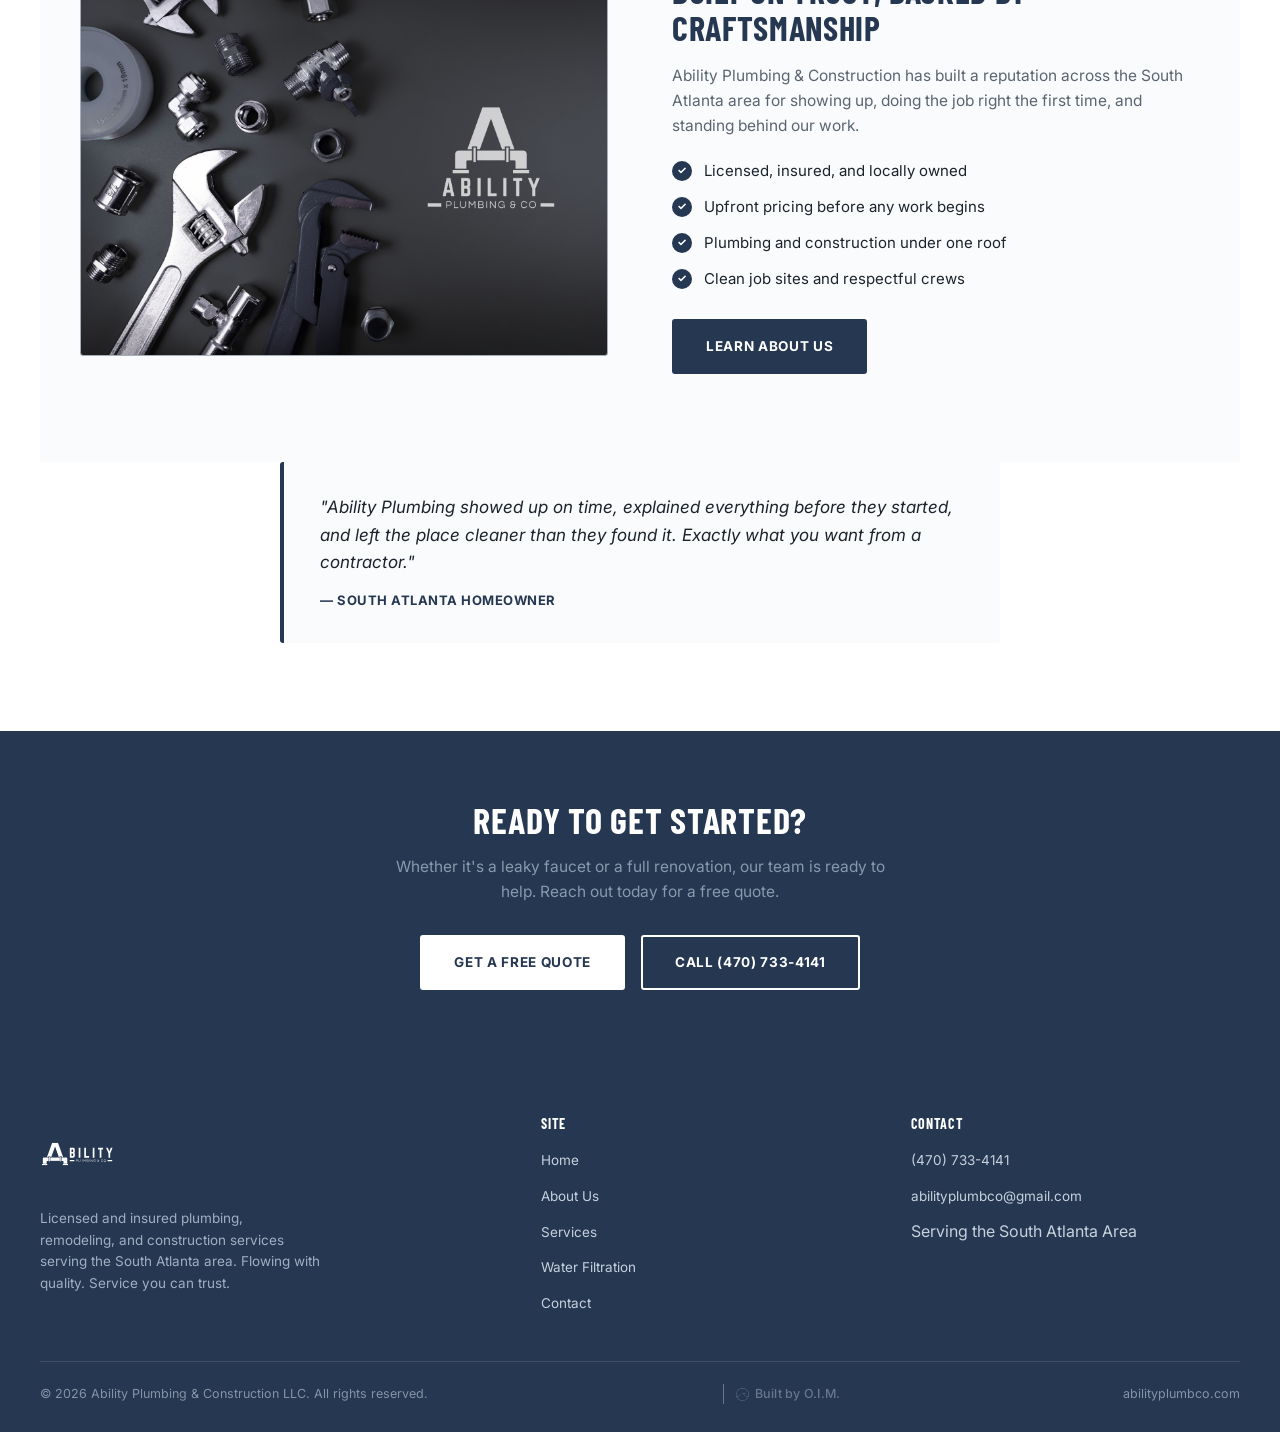
==== commit cf7cafb7: "tehe" ====
--- a/index.html
+++ b/index.html
@@ -24,10 +24,9 @@
     <li><a href="about.html">About Us</a></li>
     <li><a href="services.html">Services</a></li>
     <li><a href="water-filtration.html">Water Filtration</a></li>
-    <li><a href="contact.html">Contact</a></li>
   </ul>
   <div class="header-actions-desktop">
-    <a href="contact.html" class="nav-cta">Get a Quote</a>
+    <a href="contact.html" class="nav-cta">Contact</a>
   </div>
   <button class="mobile-toggle" aria-label="Open menu"><span></span><span></span><span></span></button>
 </nav>
@@ -38,8 +37,7 @@
   <a href="about.html">About Us</a>
   <a href="services.html">Services</a>
   <a href="water-filtration.html">Water Filtration</a>
-  <a href="contact.html">Contact</a>
-  <a href="contact.html" class="nav-cta">Get a Quote</a>
+  <a href="contact.html" class="nav-cta">Contact</a>
 </div>
 
 <section class="hero">
--- a/assets/style.css
+++ b/assets/style.css
@@ -606,7 +606,7 @@
   padding-bottom:36px;
   border-bottom:1px solid rgba(255,255,255,0.12);
 }
-.footer-brand img{height:34px;margin-bottom:14px;}
+.footer-brand img{height:76px;margin-bottom:16px;}
 .footer-brand p{font-size:13.5px;color:#9fb0c2;max-width:280px;}
 .footer-col h4{color:var(--white);font-size:14px;letter-spacing:0.05em;margin-bottom:16px;}
 .footer-col ul{list-style:none;margin:0;padding:0;}
@@ -722,6 +722,8 @@
   .footer-bottom{justify-content:center;text-align:center;}
   .footer-grid{text-align:center;}
   .footer-brand img{margin-left:auto;margin-right:auto;}
+  .footer-brand p{margin-left:auto;margin-right:auto;}
+  .footer-col ul{display:inline-block;text-align:center;}
   .contact-info-grid{grid-template-columns:1fr;}
   .form-card{padding:28px 20px;}
   .team-grid{grid-template-columns:1fr;}
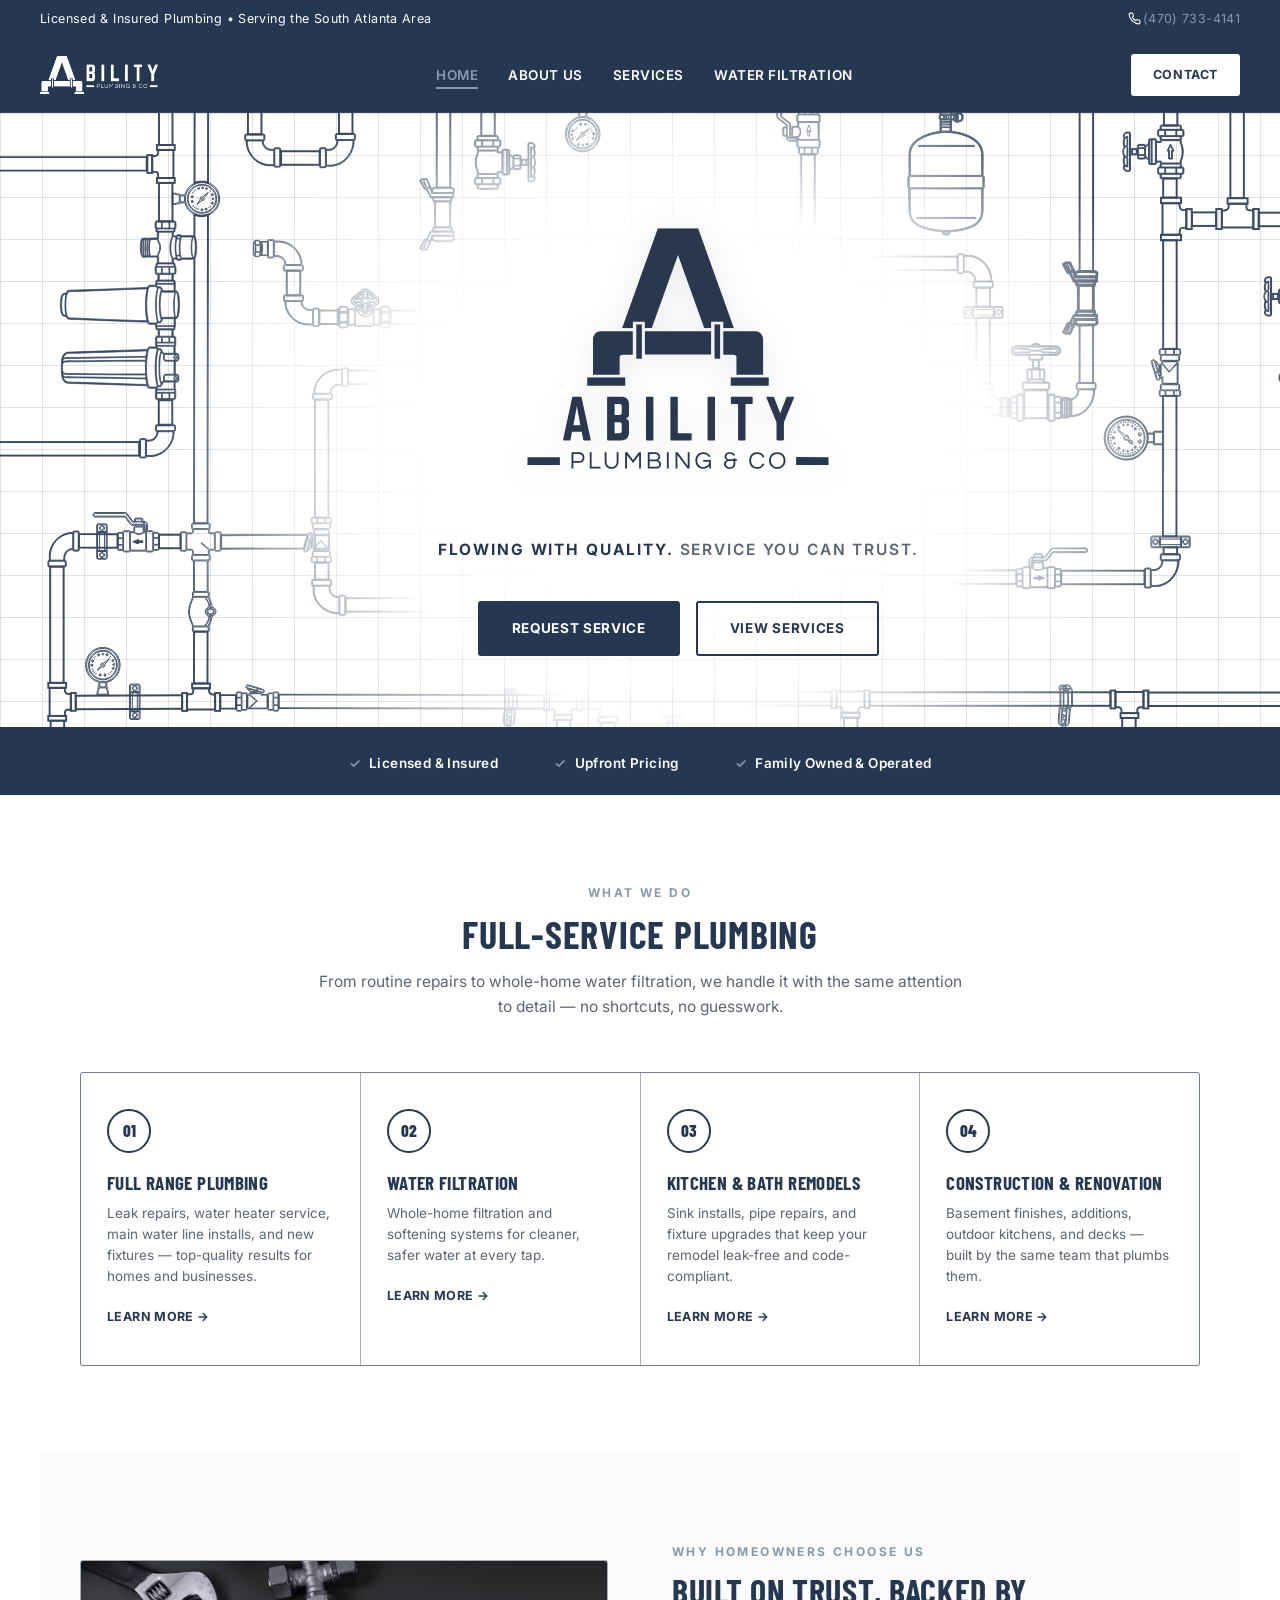
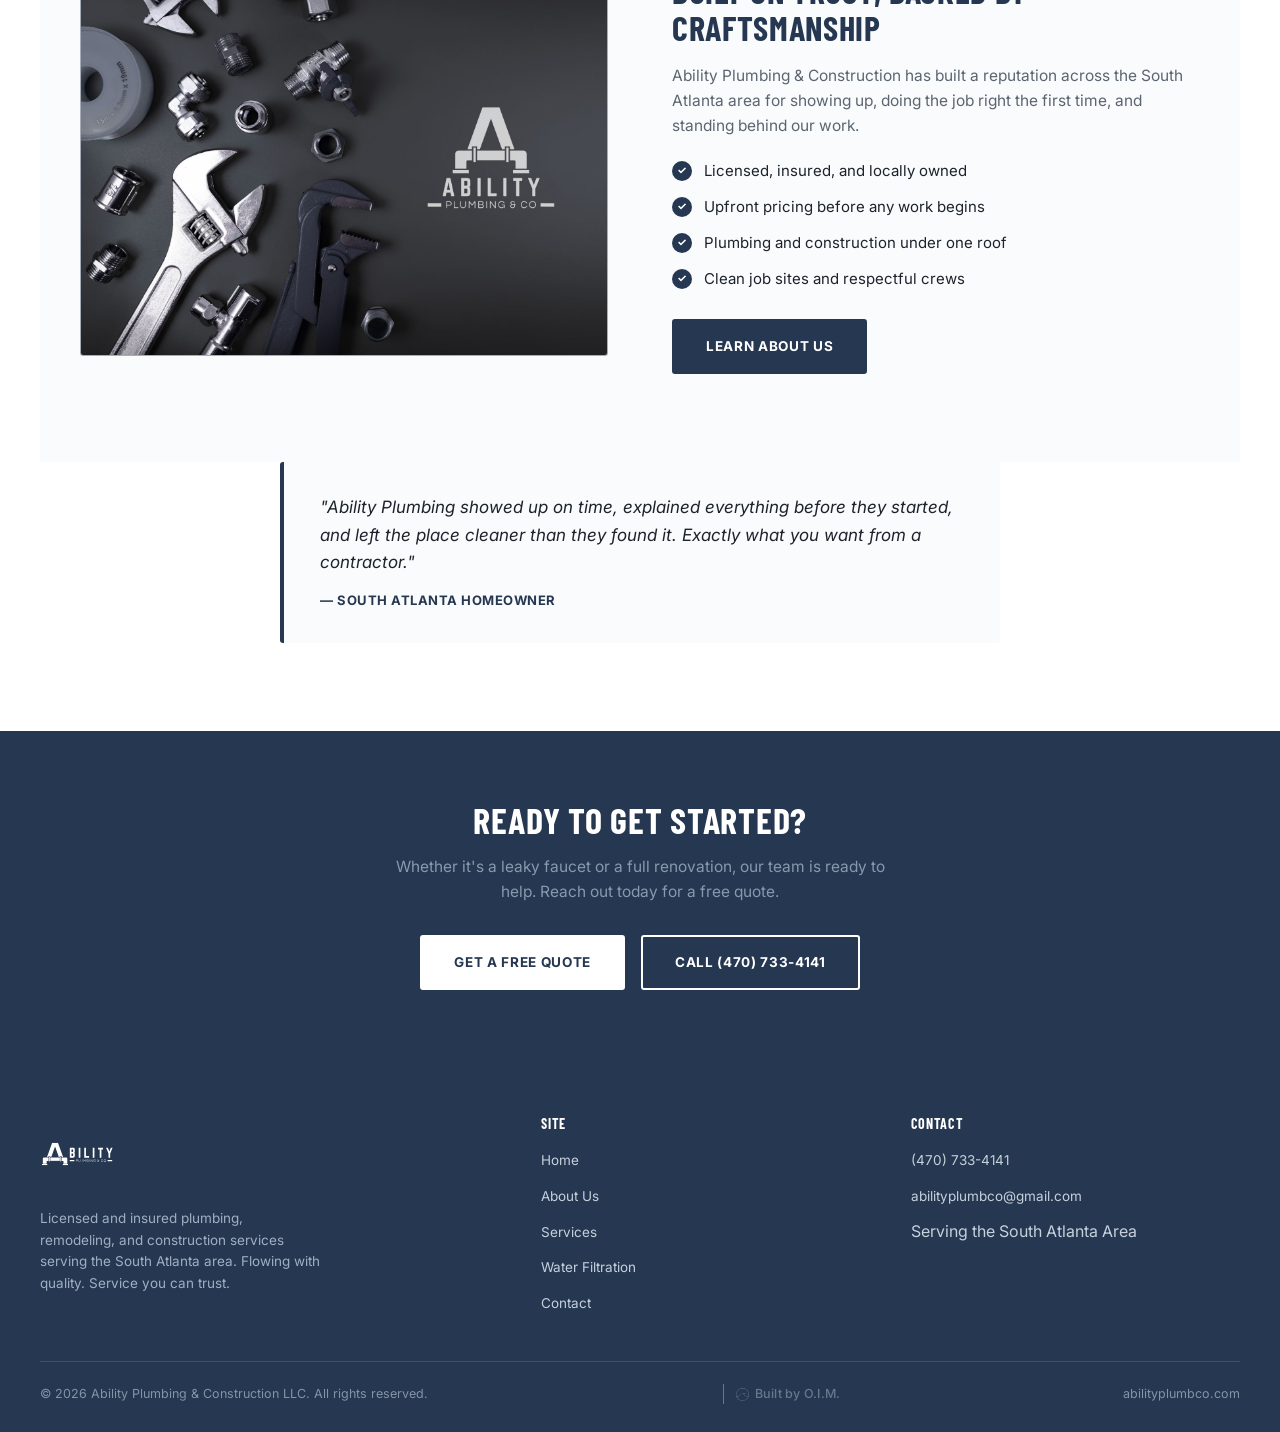
==== commit 1f648e62: "ya" ====
--- a/index.html
+++ b/index.html
@@ -99,7 +99,7 @@
   <div class="two-col">
     <div class="reveal">
       <div class="visual-frame" style="padding:0;">
-        <img src="assets/homepage-tools.png" alt="Ability Plumbing & Construction tools and parts" style="width:100%;height:100%;object-fit:cover;display:block;">
+        <img src="assets/homepage-tools.jpg" alt="Ability Plumbing & Construction tools and parts" style="width:100%;height:100%;object-fit:cover;display:block;">
       </div>
     </div>
     <div class="reveal">
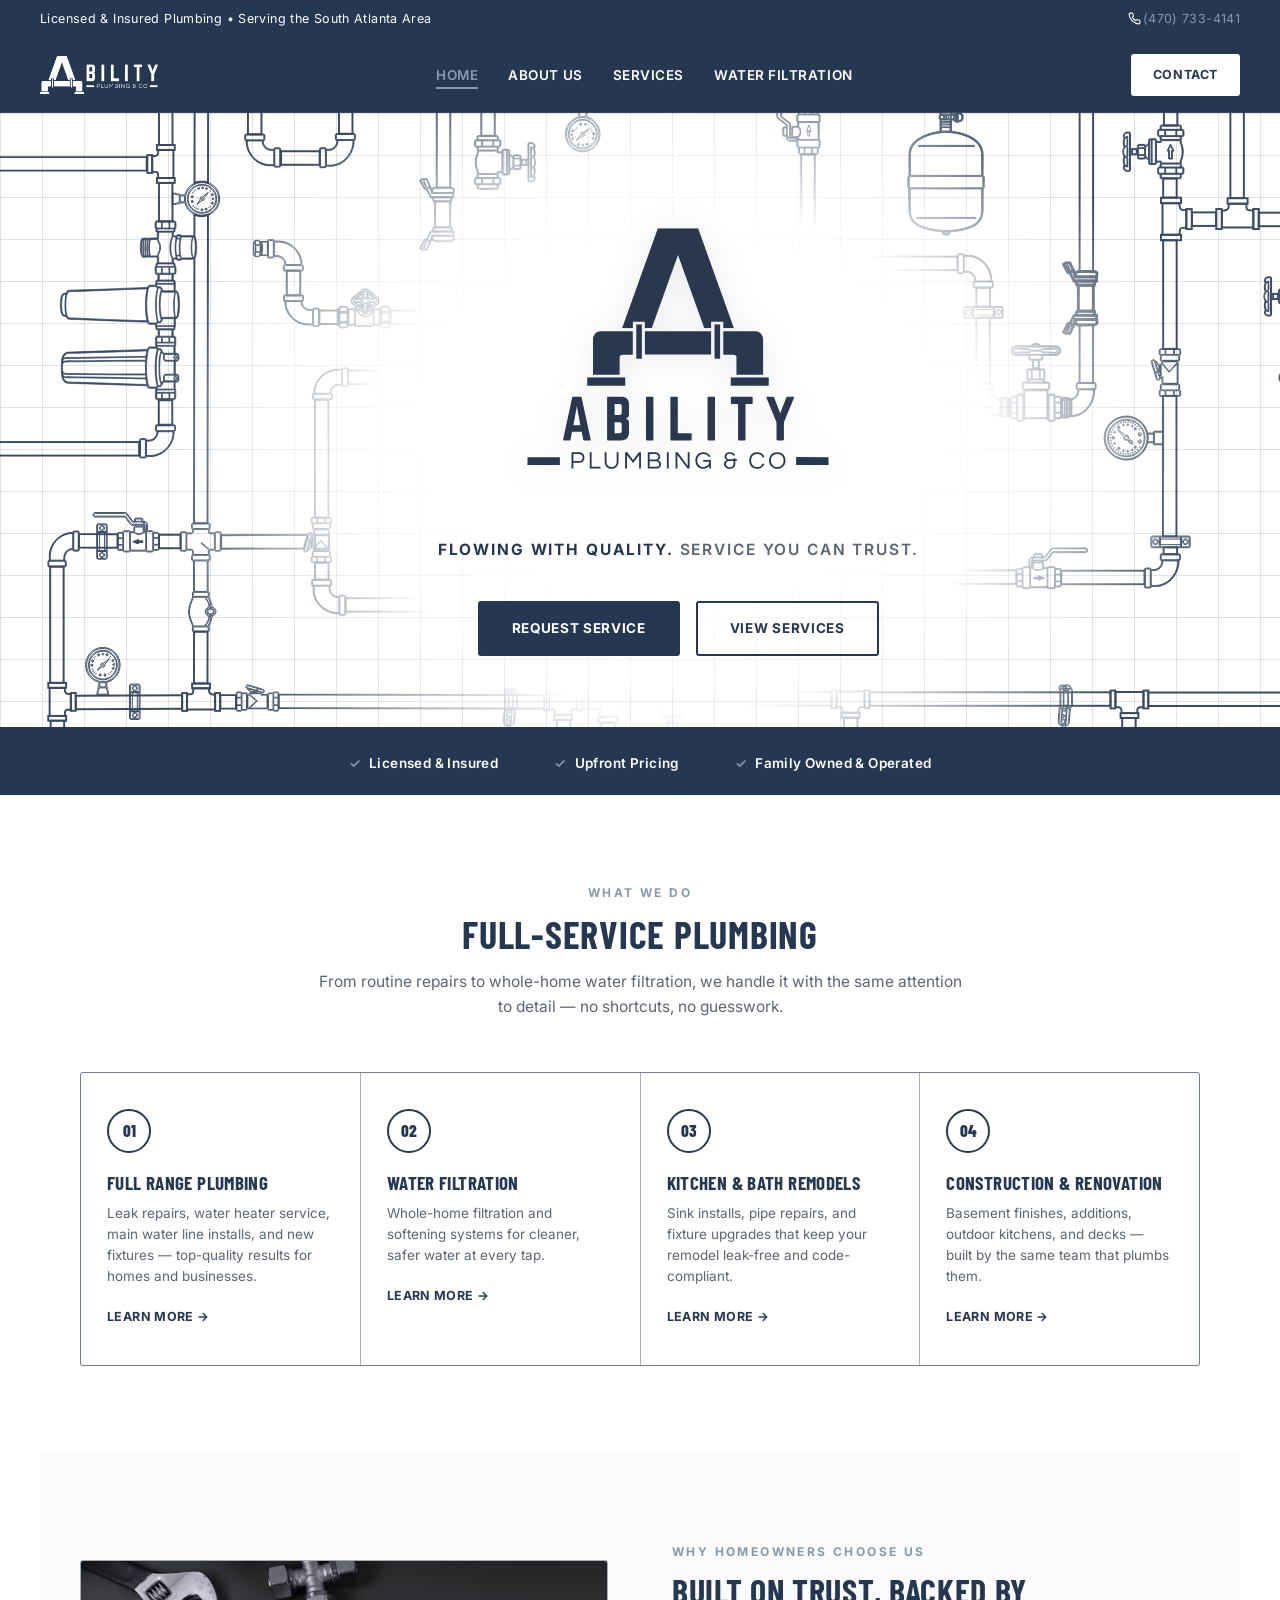
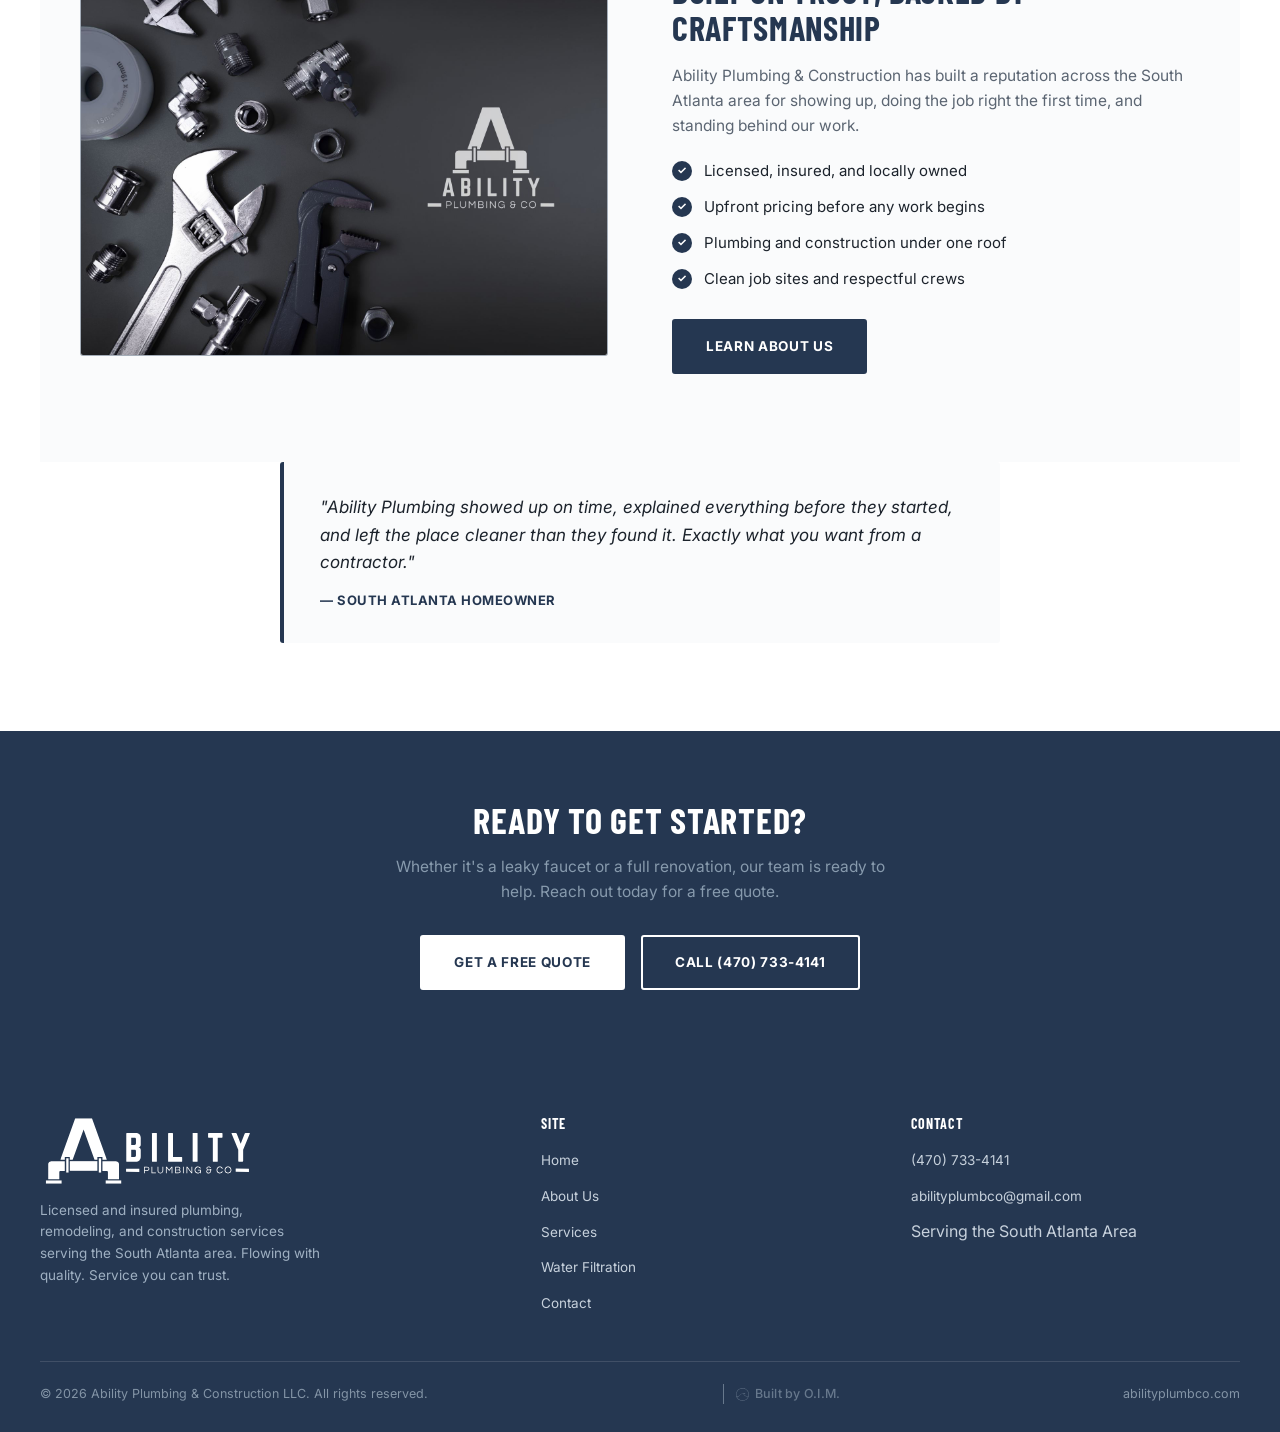
==== commit bde83df6: "deploy" ====
--- a/index.html
+++ b/index.html
@@ -17,27 +17,27 @@
 
 <nav>
   <div class="logo-wrap">
-    <a href="index.html"><img src="assets/logo-horizontal-white.png" alt="Ability Plumbing & Construction LLC"></a>
+    <a href="."><img src="assets/logo-horizontal-white.png" alt="Ability Plumbing & Construction LLC"></a>
   </div>
   <ul class="navlinks">
-    <li><a href="index.html" class="active">Home</a></li>
-    <li><a href="about.html">About Us</a></li>
-    <li><a href="services.html">Services</a></li>
-    <li><a href="water-filtration.html">Water Filtration</a></li>
+    <li><a href="." class="active">Home</a></li>
+    <li><a href="about/">About Us</a></li>
+    <li><a href="services/">Services</a></li>
+    <li><a href="water-filtration/">Water Filtration</a></li>
   </ul>
   <div class="header-actions-desktop">
-    <a href="contact.html" class="nav-cta">Contact</a>
+    <a href="contact/" class="nav-cta">Contact</a>
   </div>
   <button class="mobile-toggle" aria-label="Open menu"><span></span><span></span><span></span></button>
 </nav>
 
 <div class="mobile-menu">
   <button class="close-btn" aria-label="Close menu">&times;</button>
-  <a href="index.html">Home</a>
-  <a href="about.html">About Us</a>
-  <a href="services.html">Services</a>
-  <a href="water-filtration.html">Water Filtration</a>
-  <a href="contact.html" class="nav-cta">Contact</a>
+  <a href=".">Home</a>
+  <a href="about/">About Us</a>
+  <a href="services/">Services</a>
+  <a href="water-filtration/">Water Filtration</a>
+  <a href="contact/" class="nav-cta">Contact</a>
 </div>
 
 <section class="hero">
@@ -49,8 +49,8 @@
     <img src="assets/logo.svg" alt="Ability Plumbing & Construction LLC" class="hero-logo">
     <p class="slogan"><strong>Flowing with quality.</strong> Service you can trust.</p>
     <div class="hero-ctas">
-      <a href="contact.html" class="btn-primary">Request Service</a>
-      <a href="services.html" class="btn-secondary">View Services</a>
+      <a href="contact/" class="btn-primary">Request Service</a>
+      <a href="services/" class="btn-secondary">View Services</a>
     </div>
   </div>
 </section>
@@ -72,25 +72,25 @@
       <div class="icon">01</div>
       <h3>Full Range Plumbing</h3>
       <p>Leak repairs, water heater service, main water line installs, and new fixtures — top-quality results for homes and businesses.</p>
-      <a href="services.html">Learn More →</a>
+      <a href="services/">Learn More →</a>
     </div>
     <div class="service-card">
       <div class="icon">02</div>
       <h3>Water Filtration</h3>
       <p>Whole-home filtration and softening systems for cleaner, safer water at every tap.</p>
-      <a href="water-filtration.html">Learn More →</a>
+      <a href="water-filtration/">Learn More →</a>
     </div>
     <div class="service-card">
       <div class="icon">03</div>
       <h3>Kitchen &amp; Bath Remodels</h3>
       <p>Sink installs, pipe repairs, and fixture upgrades that keep your remodel leak-free and code-compliant.</p>
-      <a href="services.html">Learn More →</a>
+      <a href="services/">Learn More →</a>
     </div>
     <div class="service-card">
       <div class="icon">04</div>
       <h3>Construction &amp; Renovation</h3>
       <p>Basement finishes, additions, outdoor kitchens, and decks — built by the same team that plumbs them.</p>
-      <a href="services.html">Learn More →</a>
+      <a href="services/">Learn More →</a>
     </div>
   </div>
 </section>
@@ -112,7 +112,7 @@
         <li>Plumbing and construction under one roof</li>
         <li>Clean job sites and respectful crews</li>
       </ul>
-      <a href="about.html" class="btn-primary" style="margin-top:8px;">Learn About Us</a>
+      <a href="about/" class="btn-primary" style="margin-top:8px;">Learn About Us</a>
     </div>
   </div>
 </section>
@@ -129,7 +129,7 @@
     <h2>Ready To Get Started?</h2>
     <p>Whether it's a leaky faucet or a full renovation, our team is ready to help. Reach out today for a free quote.</p>
     <div class="hero-ctas">
-      <a href="contact.html" class="btn-primary">Get A Free Quote</a>
+      <a href="contact/" class="btn-primary">Get A Free Quote</a>
       <a href="tel:4707334141" class="btn-secondary">Call (470) 733-4141</a>
     </div>
   </div>
@@ -138,17 +138,17 @@
 <footer>
   <div class="footer-grid">
     <div class="footer-brand">
-      <img src="assets/logo-white.svg" alt="Ability Plumbing & Construction LLC">
+      <div class="logo-crop"><img src="assets/logo-white.svg" alt="Ability Plumbing & Construction LLC"></div>
       <p>Licensed and insured plumbing, remodeling, and construction services serving the South Atlanta area. Flowing with quality. Service you can trust.</p>
     </div>
     <div class="footer-col">
       <h4>Site</h4>
       <ul>
-        <li><a href="index.html">Home</a></li>
-        <li><a href="about.html">About Us</a></li>
-        <li><a href="services.html">Services</a></li>
-        <li><a href="water-filtration.html">Water Filtration</a></li>
-        <li><a href="contact.html">Contact</a></li>
+        <li><a href=".">Home</a></li>
+        <li><a href="about/">About Us</a></li>
+        <li><a href="services/">Services</a></li>
+        <li><a href="water-filtration/">Water Filtration</a></li>
+        <li><a href="contact/">Contact</a></li>
       </ul>
     </div>
     <div class="footer-col">
--- a/assets/style.css
+++ b/assets/style.css
@@ -208,6 +208,7 @@
 .water-hero-content p{max-width:600px;margin:0 auto;color:#e2e8ee;font-size:16px;text-shadow:0 1px 10px rgba(0,0,0,0.25);}
 @media (prefers-reduced-motion: reduce){
   .wave{ animation:none!important; }
+  .carousel-slide{ transition:none!important; }
 }
 @media (max-width:767px){
   .water-hero{min-height:360px;padding:56px 20px;}
@@ -369,7 +370,8 @@
 }
 .two-col h2{font-size:34px;margin-bottom:18px;}
 .two-col p{color:var(--gray-text);font-size:15.5px;margin-bottom:16px;}
-.two-col .visual-frame{
+.two-col .visual-frame,
+.two-col-reverse .visual-frame{
   background:var(--off-white);
   border:1px solid var(--blue-line-strong);
   border-radius:var(--radius);
@@ -379,6 +381,19 @@
   display:flex;
   align-items:center;
   justify-content:center;
+}
+.image-carousel .carousel-slide{
+  position:absolute;
+  inset:0;
+  width:100%;
+  height:100%;
+  object-fit:cover;
+  display:block;
+  opacity:0;
+  transition: opacity 1.2s ease;
+}
+.image-carousel .carousel-slide.is-active{
+  opacity:1;
 }
 
 /* Checklist */
@@ -606,7 +621,23 @@
   padding-bottom:36px;
   border-bottom:1px solid rgba(255,255,255,0.12);
 }
-.footer-brand img{height:76px;margin-bottom:16px;}
+.footer-brand{margin-bottom:0;}
+.footer-brand .logo-crop{
+  width:220px;
+  max-width:100%;
+  height:70px;
+  overflow:hidden;
+  position:relative;
+  margin-bottom:12px;
+}
+.footer-brand .logo-crop img{
+  position:absolute;
+  top:50%;
+  left:0;
+  width:100%;
+  height:auto;
+  transform:translateY(-50%);
+}
 .footer-brand p{font-size:13.5px;color:#9fb0c2;max-width:280px;}
 .footer-col h4{color:var(--white);font-size:14px;letter-spacing:0.05em;margin-bottom:16px;}
 .footer-col ul{list-style:none;margin:0;padding:0;}
@@ -721,7 +752,7 @@
   .mobile-menu .nav-cta{margin-top:20px;text-align:center;}
   .footer-bottom{justify-content:center;text-align:center;}
   .footer-grid{text-align:center;}
-  .footer-brand img{margin-left:auto;margin-right:auto;}
+  .footer-brand .logo-crop{margin-left:auto;margin-right:auto;}
   .footer-brand p{margin-left:auto;margin-right:auto;}
   .footer-col ul{display:inline-block;text-align:center;}
   .contact-info-grid{grid-template-columns:1fr;}
